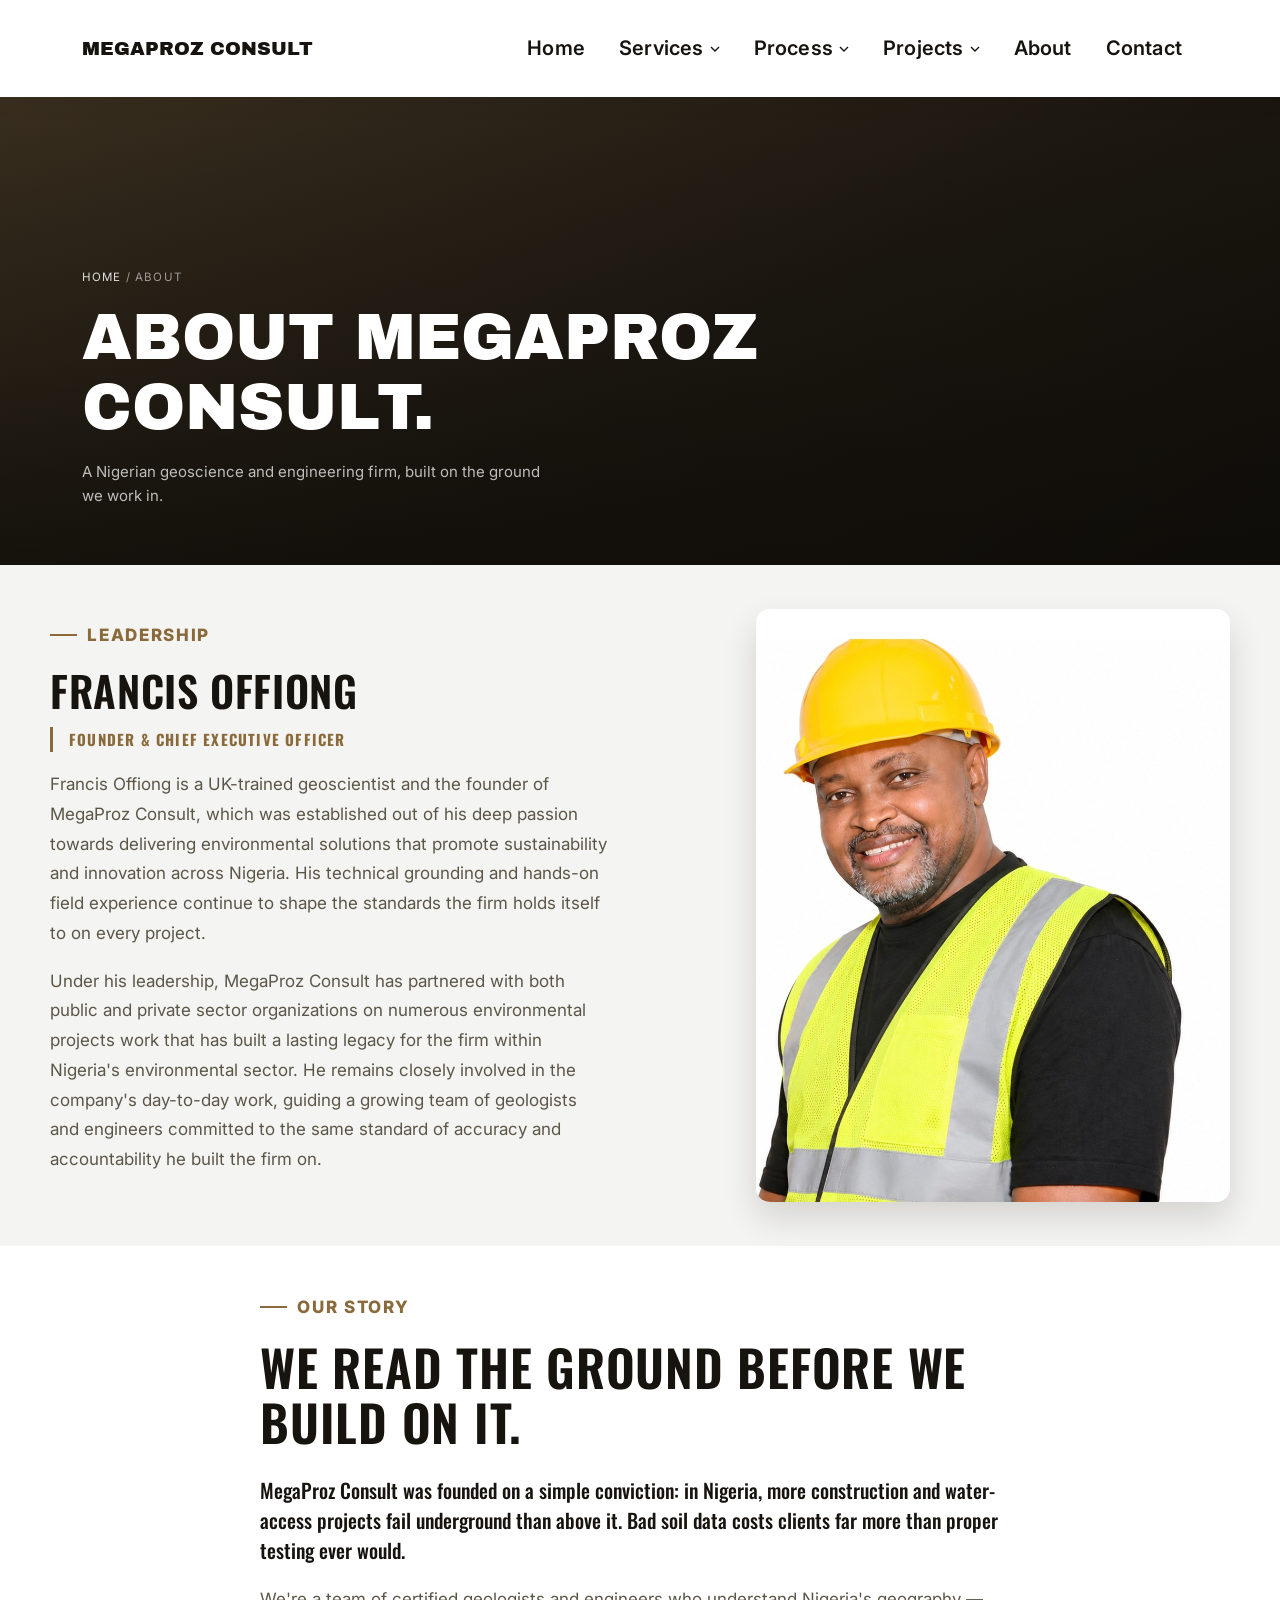
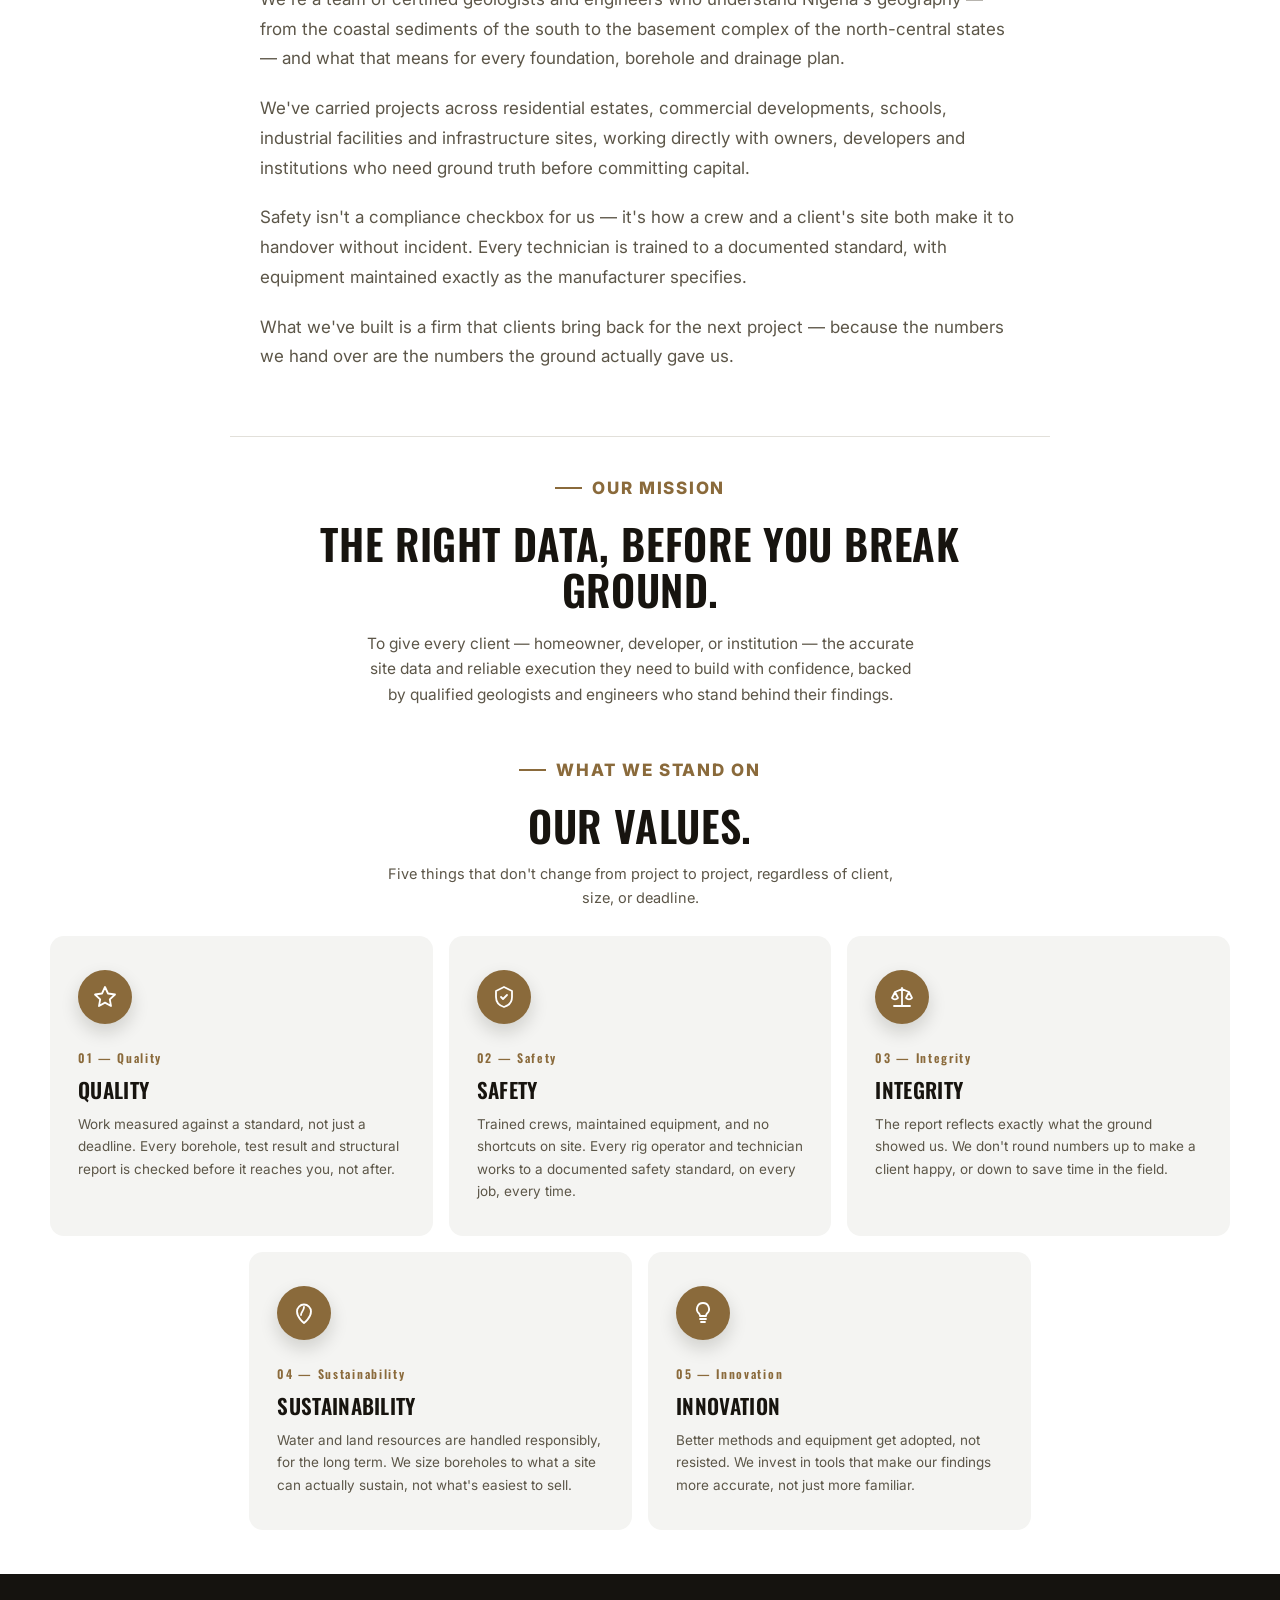
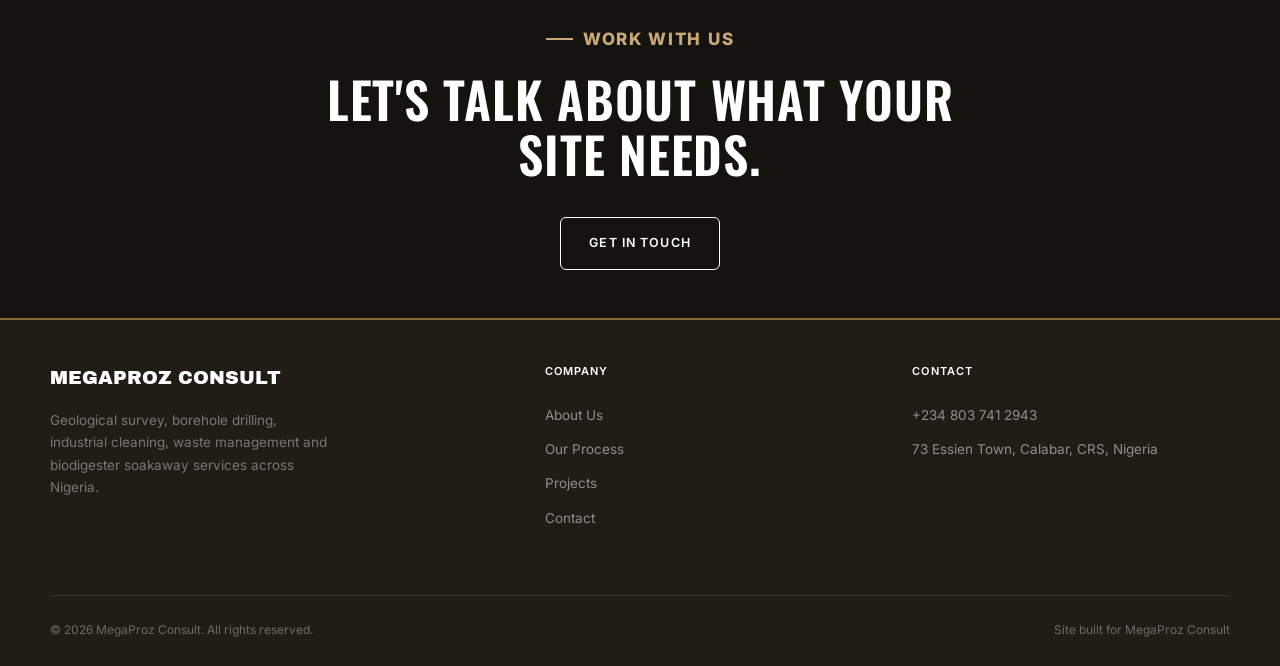
==== about.html @ 66192abe "Shorten Our Story copy" ====
﻿<!DOCTYPE html>
<html lang="en">
<head>
<meta charset="UTF-8" />
<meta name="viewport" content="width=device-width, initial-scale=1.0" />
<title>About Us — MegaProz Consult</title>
<meta name="description" content="MegaProz Consult is a Nigerian geoscience and engineering firm — our story, mission and values." />
<link rel="preconnect" href="https://fonts.googleapis.com">
<link rel="preconnect" href="https://fonts.gstatic.com" crossorigin>
<link href="https://fonts.googleapis.com/css2?family=Archivo+Black&family=Oswald:wght@500;600;700&family=Inter:wght@400;500;600&display=swap" rel="stylesheet">
<link rel="stylesheet" href="css/styles.css">
</head>
<body>

<svg width="0" height="0" style="position:absolute">
  <filter id="grainFilter" x="0" y="0" width="100%" height="100%">
    <feTurbulence type="fractalNoise" baseFrequency="0.85" numOctaves="2" stitchTiles="stitch" result="noise"/>
    <feColorMatrix in="noise" type="matrix" values="0 0 0 0 1  0 0 0 0 1  0 0 0 0 1  0 0 0 0.06 0"/>
  </filter>
</svg>

<header class="nav">
  <div class="navrow">
    <a href="index.html" class="logo">MegaProz Consult</a>
    <ul class="navlinks">
      <li><a href="index.html" class="navtop">Home</a></li>
      <li class="has-dropdown">
        <a href="services.html" class="navtop">Services <svg class="chev" viewBox="0 0 10 6" fill="none"><path d="M1 1l4 4 4-4" stroke="currentColor" stroke-width="1.4"/></svg></a>
        <div class="dropdown grid2">
          <a href="services.html#geological-survey">Geological Survey</a>
          <a href="services.html#borehole-drilling">Borehole Drilling</a>
          <a href="services.html#industrial-cleaning">Industrial Cleaning Services</a>
          <a href="services.html#waste-management">Waste Management Services</a>
          <a href="services.html#biodigester-soakaway">Biodigester Soakaway</a>
        </div>
      </li>
      <li class="has-dropdown">
        <a href="process.html" class="navtop">Process <svg class="chev" viewBox="0 0 10 6" fill="none"><path d="M1 1l4 4 4-4" stroke="currentColor" stroke-width="1.4"/></svg></a>
        <div class="dropdown grid2">
          <a href="process.html#site-assessment">Site Assessment</a>
          <a href="process.html#testing-investigation">Testing &amp; Investigation</a>
          <a href="process.html#execution">Execution</a>
          <a href="process.html#report">Report</a>
          <a href="process.html#handover">Handover</a>
        </div>
      </li>
      <li class="has-dropdown">
        <a href="projects.html" class="navtop">Projects <svg class="chev" viewBox="0 0 10 6" fill="none"><path d="M1 1l4 4 4-4" stroke="currentColor" stroke-width="1.4"/></svg></a>
        <div class="dropdown grid2">
          <a href="projects.html#geological-survey">Geological Survey</a>
          <a href="projects.html#borehole-drilling">Borehole Drilling</a>
          <a href="projects.html#industrial-cleaning">Industrial Cleaning Services</a>
          <a href="projects.html#waste-management">Waste Management Services</a>
          <a href="projects.html#biodigester-soakaway">Biodigester Soakaway</a>
        </div>
      </li>
      <li><a href="about.html" class="navtop">About</a></li>
      <li><a href="index.html#contact" class="navtop">Contact</a></li>
    </ul>
    <button class="navburger" aria-label="Menu">
      <svg width="20" height="20" viewBox="0 0 24 24" fill="none" stroke="currentColor" stroke-width="1.6"><path d="M3 12h18M3 6h18M3 18h18"/></svg>
    </button>
  </div>
  <nav class="mobilenav">
    <a href="index.html">Home</a>
    <details>
      <summary>Services</summary>
      <div class="sub">
        <a href="services.html#geological-survey">Geological Survey</a>
        <a href="services.html#borehole-drilling">Borehole Drilling</a>
        <a href="services.html#industrial-cleaning">Industrial Cleaning Services</a>
        <a href="services.html#waste-management">Waste Management Services</a>
        <a href="services.html#biodigester-soakaway">Biodigester Soakaway</a>
      </div>
    </details>
    <details>
      <summary>Process</summary>
      <div class="sub">
        <a href="process.html#site-assessment">Site Assessment</a>
        <a href="process.html#testing-investigation">Testing &amp; Investigation</a>
        <a href="process.html#execution">Execution</a>
        <a href="process.html#report">Report</a>
        <a href="process.html#handover">Handover</a>
      </div>
    </details>
    <details>
      <summary>Projects</summary>
      <div class="sub">
        <a href="projects.html#geological-survey">Geological Survey</a>
        <a href="projects.html#borehole-drilling">Borehole Drilling</a>
        <a href="projects.html#industrial-cleaning">Industrial Cleaning Services</a>
        <a href="projects.html#waste-management">Waste Management Services</a>
        <a href="projects.html#biodigester-soakaway">Biodigester Soakaway</a>
      </div>
    </details>
    <a href="about.html">About</a>
    <a href="index.html#contact">Contact</a>
  </nav>
</header>

<section class="page-hero" style="min-height:52vh">
  <div class="photo" style="background-image:url('https://images.unsplash.com/photo-1602497485099-e41a116a272c?auto=format&fit=crop&w=1800&q=70')"></div>
  <div class="grain" style="filter:url(#grainFilter)"></div>
  <div class="scrim"></div>
  <div class="page-hero-inner">
    <div class="crumb"><a href="index.html">Home</a> / About</div>
    <h1>About MegaProz Consult.</h1>
    <p>A Nigerian geoscience and engineering firm, built on the ground we work in.</p>
  </div>
</section>

<section class="leader">
  <div class="leader-inner">
    <div class="leader-photo">
      <div class="img" style="background-image:url('images/francis-offiong.jpg')"></div>
    </div>
    <div class="leader-text">
      <div class="eyebrow">Leadership</div>
      <h2>Francis Offiong</h2>
      <span class="leader-role">Founder &amp; Chief Executive Officer</span>
      <p>Francis Offiong is a UK-trained geoscientist and the founder of MegaProz Consult, which was established out of his deep passion towards delivering environmental solutions that promote sustainability and innovation across Nigeria. His technical grounding and hands-on field experience continue to shape the standards the firm holds itself to on every project.</p>
      <p>Under his leadership, MegaProz Consult has partnered with both public and private sector organizations on numerous environmental projects work that has built a lasting legacy for the firm within Nigeria's environmental sector. He remains closely involved in the company's day-to-day work, guiding a growing team of geologists and engineers committed to the same standard of accuracy and accountability he built the firm on.</p>
    </div>
  </div>
</section>

<section class="story">
  <div class="story-inner">
    <div class="eyebrow">Our Story</div>
    <h2>We Read The Ground Before We Build On It.</h2>
    <p class="lead">MegaProz Consult was founded on a simple conviction: in Nigeria, more construction and water-access projects fail underground than above it. Bad soil data costs clients far more than proper testing ever would.</p>
    <p>We're a team of certified geologists and engineers who understand Nigeria's geography — from the coastal sediments of the south to the basement complex of the north-central states — and what that means for every foundation, borehole and drainage plan.</p>
    <p>We've carried projects across residential estates, commercial developments, schools, industrial facilities and infrastructure sites, working directly with owners, developers and institutions who need ground truth before committing capital.</p>
    <p>Safety isn't a compliance checkbox for us — it's how a crew and a client's site both make it to handover without incident. Every technician is trained to a documented standard, with equipment maintained exactly as the manufacturer specifies.</p>
    <p>What we've built is a firm that clients bring back for the next project — because the numbers we hand over are the numbers the ground actually gave us.</p>
  </div>
</section>





<section class="mission">
  <div class="mission-inner">
    <div class="eyebrow">Our Mission</div>
    <h2>The Right Data, Before You Break Ground.</h2>
    <p class="mission-copy">To give every client — homeowner, developer, or institution — the accurate site data and reliable execution they need to build with confidence, backed by qualified geologists and engineers who stand behind their findings.</p>
  </div>
</section>

<section class="values-section">
  <div class="values-head">
    <div class="eyebrow">What We Stand On</div>
    <h2>Our Values.</h2>
    <p>Five things that don't change from project to project, regardless of client, size, or deadline.</p>
  </div>
  <div class="values-grid">
    <div class="value-item">
      <div class="vicon"><svg viewBox="0 0 24 24" fill="none" stroke-width="1.8" stroke-linecap="round" stroke-linejoin="round"><path d="M12 2l3 6.5 7 1-5.2 4.9L18 21l-6-3.4L6 21l1.2-6.6L2 9.5l7-1z"/></svg></div>
      <span class="vn">01 — Quality</span>
      <h3>Quality</h3>
      <p>Work measured against a standard, not just a deadline. Every borehole, test result and structural report is checked before it reaches you, not after.</p>
    </div>
    <div class="value-item">
      <div class="vicon"><svg viewBox="0 0 24 24" fill="none" stroke-width="1.8" stroke-linecap="round" stroke-linejoin="round"><path d="M12 2l8 4v6c0 5-3.4 8.6-8 10-4.6-1.4-8-5-8-10V6z"/><path d="M9 12l2 2 4-4"/></svg></div>
      <span class="vn">02 — Safety</span>
      <h3>Safety</h3>
      <p>Trained crews, maintained equipment, and no shortcuts on site. Every rig operator and technician works to a documented safety standard, on every job, every time.</p>
    </div>
    <div class="value-item">
      <div class="vicon"><svg viewBox="0 0 24 24" fill="none" stroke-width="1.8" stroke-linecap="round" stroke-linejoin="round"><path d="M12 3v18M5 7l-3 6a4 4 0 0 0 6 0zM19 7l-3 6a4 4 0 0 0 6 0zM5 7l7-3 7 3M4 21h16"/></svg></div>
      <span class="vn">03 — Integrity</span>
      <h3>Integrity</h3>
      <p>The report reflects exactly what the ground showed us. We don't round numbers up to make a client happy, or down to save time in the field.</p>
    </div>
    <div class="value-item">
      <div class="vicon"><svg viewBox="0 0 24 24" fill="none" stroke-width="1.8" stroke-linecap="round" stroke-linejoin="round"><path d="M12 22s7-5.3 7-11.5A7 7 0 0 0 5 10.5C5 16.7 12 22 12 22z"/><path d="M12 6c0 4-3 5-3 8"/></svg></div>
      <span class="vn">04 — Sustainability</span>
      <h3>Sustainability</h3>
      <p>Water and land resources are handled responsibly, for the long term. We size boreholes to what a site can actually sustain, not what's easiest to sell.</p>
    </div>
    <div class="value-item">
      <div class="vicon"><svg viewBox="0 0 24 24" fill="none" stroke-width="1.8" stroke-linecap="round" stroke-linejoin="round"><path d="M9 18h6M10 21h4M12 2a6 6 0 0 0-4 10.5c.6.6 1 1.5 1 2.5h6c0-1 .4-1.9 1-2.5A6 6 0 0 0 12 2z"/></svg></div>
      <span class="vn">05 — Innovation</span>
      <h3>Innovation</h3>
      <p>Better methods and equipment get adopted, not resisted. We invest in tools that make our findings more accurate, not just more familiar.</p>
    </div>
  </div>
</section>

<section class="cta-strip">
  <div class="eyebrow">Work With Us</div>
  <h2>Let's talk about what your site needs.</h2>
  <a href="index.html#contact" class="btn btn-light">Get In Touch</a>
</section>

<footer>
  <div class="foot-inner">
    <div>
      <a href="index.html" class="logo">MegaProz Consult</a>
      <p>Geological survey, borehole drilling, industrial cleaning, waste management and biodigester soakaway services across Nigeria.</p>
    </div>
    <div class="foot-col">
      <h4>Company</h4>
      <a href="about.html">About Us</a>
      <a href="process.html">Our Process</a>
      <a href="projects.html">Projects</a>
      <a href="index.html#contact">Contact</a>
    </div>
    <div class="foot-col">
      <h4>Contact</h4>
      <a href="tel:+2348037412943">+234 803 741 2943</a>
      <a href="#">73 Essien Town, Calabar, CRS, Nigeria</a>
    </div>
  </div>
  <div class="foot-bottom">
    <span>© <span id="year"></span> MegaProz Consult. All rights reserved.</span>
    <span>Site built for MegaProz Consult</span>
  </div>
</footer>

<script src="js/main.js"></script>
</body>
</html>
---- css/styles.css ----
﻿/* MegaProz Consult — shared stylesheet used by every page. */

:root{
  --cream:#ffffff;
  --paper:#f4f4f2;
  --ink:#17140f;
  --ink-soft:#5c5648;
  --line:#e2e0da;
  --accent:#8a6a3b;
  --accent-light:#c9a877;
  --dark:#15130f;
  --dark2:#211d16;
  --white:#ffffff;
  --maxw:1180px;
  --radius:14px;
  --radius-sm:6px;
}
*{box-sizing:border-box;margin:0;padding:0;}
html{scroll-behavior:smooth;}
body{
  font-family:'Inter',system-ui,-apple-system,sans-serif;
  color:var(--ink);
  background:var(--cream);
  line-height:1.65;
  -webkit-font-smoothing:antialiased;
  font-size:15.5px;
}
h1,h2,h3{
  text-transform:uppercase;
  color:var(--ink);
  line-height:1.1;
}
h1{font-family:'Archivo Black',Oswald,Arial,sans-serif;font-weight:400;letter-spacing:0;}
h2,h3{font-family:Oswald,Arial,sans-serif;font-weight:600;letter-spacing:.015em;}
img,svg{display:block;max-width:100%;}
a{color:inherit;text-decoration:none;}

.hero-photo,
.page-hero .photo,
.photo-panel .img,
.detail-photo .img,
.explore-card .img,
.proj-card .img{
  filter:saturate(1.06) contrast(1.04);
}
.wrap{max-width:var(--maxw);margin:0 auto;padding:0 32px;}
.eyebrow{
  display:inline-flex;align-items:center;gap:10px;
  font-size:17px;font-weight:800;letter-spacing:.1em;text-transform:uppercase;
  color:var(--accent);margin-bottom:18px;
}
.eyebrow::before{content:'';width:1.6em;height:2px;background:currentColor;flex-shrink:0;}

.btn{
  display:inline-flex;align-items:center;gap:10px;
  font-family:'Inter',sans-serif;font-weight:600;font-size:12.5px;
  letter-spacing:.09em;text-transform:uppercase;
  padding:15px 28px;cursor:pointer;border:1px solid currentColor;border-radius:var(--radius-sm);
  transition:.25s cubic-bezier(.2,.8,.2,1);white-space:nowrap;background:none;
}
.btn:hover{transform:translateY(-3px);box-shadow:0 14px 30px rgba(20,16,8,.18);}
.btn-light{color:#fff;}
.btn-light:hover{background:#fff;color:var(--dark);}
.btn-dark{color:var(--ink);}
.btn-dark:hover{background:var(--ink);color:var(--cream);}
.btn-fill{background:var(--ink);color:var(--cream);border-color:var(--ink);}
.btn-fill:hover{background:var(--accent);border-color:var(--accent);}

.grain{display:none;}

/* ── nav ─────────────────────────────────────────── */
header.nav{
  position:sticky;top:0;z-index:100;
  background:rgba(255,255,255,.94);backdrop-filter:blur(10px);
  box-shadow:0 2px 24px rgba(20,16,8,.07);
}
.navrow{display:flex;align-items:center;justify-content:space-between;padding:18px 32px;max-width:var(--maxw);margin:0 auto;}
.logo{font-family:'Archivo Black',Oswald,sans-serif;font-weight:400;font-size:19px;letter-spacing:0;text-transform:uppercase;display:flex;align-items:center;gap:8px;}
.navlinks{display:flex;align-items:center;gap:2px;font-size:20px;font-weight:600;letter-spacing:.01em;color:var(--ink);}
.navlinks > li{list-style:none;position:relative;}
.navlinks > li > a.navtop{
  display:flex;align-items:center;gap:6px;padding:14px 16px;background:none;border:none;
  font:inherit;color:inherit;cursor:pointer;letter-spacing:.01em;
}
.navlinks > li > a.navtop:hover,
.navlinks > li.open > a.navtop{color:var(--accent);}
.navlinks .chev{transition:transform .15s;width:10px;height:10px;flex-shrink:0;}
.navlinks > li.open .chev,
.navlinks > li.has-dropdown:hover .chev{transform:rotate(180deg);}

.dropdown{
  position:absolute;top:100%;left:50%;transform:translateX(-50%);
  width:240px;background:var(--white);border-radius:var(--radius-sm);overflow:hidden;
  box-shadow:0 20px 44px rgba(20,16,8,.16);
  padding:8px;display:none;
}
.dropdown.grid2{width:420px;display:none;grid-template-columns:1fr 1fr;gap:0;}
.dropdown.grid2 a:last-child:nth-child(odd){grid-column:1/-1;}
.navlinks > li.open .dropdown,
.navlinks > li.has-dropdown:hover .dropdown,
.navlinks > li.has-dropdown:focus-within .dropdown{display:block;}
.navlinks > li.open .dropdown.grid2,
.navlinks > li.has-dropdown:hover .dropdown.grid2,
.navlinks > li.has-dropdown:focus-within .dropdown.grid2{display:grid;}
.dropdown a{
  display:block;padding:11px 12px;font-size:13px;font-weight:600;color:var(--ink);text-transform:none;letter-spacing:0;border-radius:4px;transition:.15s ease;
}
.dropdown a:hover{background:var(--paper);padding-left:16px;}

.navburger{display:none;background:none;border:none;cursor:pointer;padding:6px;color:#000;}
@media(max-width:900px){
  .navlinks{display:none;}
  .navburger{display:block;}
  .navburger svg{width:26px;height:26px;}
}

/* mobile nav (built by js/main.js) */
.mobilenav{display:none;position:absolute;top:100%;left:0;right:0;background:var(--cream);border-bottom:1px solid var(--line);padding:10px 24px 22px;}
.mobilenav.open{display:block;}
.mobilenav details{border-bottom:1px solid var(--line);}
.mobilenav summary{padding:14px 4px;font-size:14px;font-weight:600;cursor:pointer;list-style:none;display:flex;justify-content:space-between;align-items:center;}
.mobilenav summary::-webkit-details-marker{display:none;}
.mobilenav summary::after{
  content:'';flex-shrink:0;width:8px;height:8px;margin-left:10px;
  border-right:2px solid var(--ink-soft);border-bottom:2px solid var(--ink-soft);
  transform:rotate(45deg);transition:transform .2s ease;
}
.mobilenav details[open] summary::after{transform:rotate(-135deg);}
.mobilenav a{display:block;padding:14px 4px;font-size:14px;}
.mobilenav .sub a{padding:9px 4px 9px 14px;font-size:13px;color:var(--ink-soft);}

/* ── generic page hero (subpages) ─────────────────── */
.page-hero{
  position:relative;overflow:hidden;min-height:52vh;display:flex;align-items:flex-end;
  background:linear-gradient(150deg,#3a2f1f 0%,#1d1811 55%,#100e0a 100%);
}
.page-hero.tall{min-height:64vh;}
.page-hero .photo{position:absolute;inset:0;background-size:cover;background-position:center;}
.page-hero .scrim{position:absolute;inset:0;background:linear-gradient(180deg,rgba(15,13,9,.02) 0%,rgba(15,13,9,.3) 55%,rgba(15,13,9,.72) 100%);}
.page-hero-inner{position:relative;max-width:var(--maxw);margin:0 auto;width:100%;padding:0 32px 56px;}
.page-hero h1{font-size:clamp(38px,6vw,64px);color:#fff;max-width:760px;}
.page-hero p{font-size:15px;color:rgba(255,255,255,.72);max-width:480px;margin-top:16px;}
.crumb{position:relative;font-size:11.5px;letter-spacing:.1em;text-transform:uppercase;color:rgba(255,255,255,.55);margin-bottom:16px;}
.crumb a{color:rgba(255,255,255,.85);}
.crumb a:hover{color:#fff;}

/* ── hero (home) ──────────────────────────────────── */
.hero{
  position:relative;overflow:hidden;min-height:78vh;
  display:flex;align-items:flex-end;
  background:linear-gradient(150deg,#3a2f1f 0%,#1d1811 55%,#100e0a 100%);
}
.hero-photo{position:absolute;inset:0;background-size:cover;background-position:center;}
.hero-scrim{position:absolute;inset:0;background:linear-gradient(180deg,rgba(15,13,9,.02) 0%,rgba(15,13,9,.28) 55%,rgba(15,13,9,.7) 100%);}
.hero-inner{position:relative;max-width:var(--maxw);margin:0 auto;width:100%;padding:0 32px 76px;display:flex;justify-content:flex-end;}
.hero-copy{max-width:700px;}
.hero h1{font-size:clamp(28px,3.9vw,44px);color:#fff;line-height:1.08;}
.hero p{font-size:16px;color:rgba(255,255,255,.75);margin-top:22px;max-width:460px;margin-left:auto;}
.hero-ctas{display:flex;gap:16px;margin-top:38px;flex-wrap:wrap;justify-content:flex-end;}
.hero-ctas .btn-fill{background:var(--accent-light);color:var(--dark);border-color:var(--accent-light);}
.hero-ctas .btn-fill:hover{background:#fff;border-color:#fff;color:var(--dark);}
.ng-flag{position:absolute;top:26px;right:32px;z-index:3;width:38px;height:26px;border-radius:5px;overflow:hidden;box-shadow:0 4px 14px rgba(0,0,0,.28);border:1px solid rgba(255,255,255,.55);}
.ng-flag svg{width:100%;height:100%;display:block;}
@media(max-width:700px){.ng-flag{top:16px;right:16px;width:30px;height:20px;}}
@media(max-width:700px){
  .hero{min-height:78vh;}
  .hero-photo{background-position:32% center;}
  .hero-scrim{background:linear-gradient(180deg,rgba(15,13,9,0) 0%,rgba(15,13,9,0) 45%,rgba(15,13,9,.55) 78%,rgba(15,13,9,.88) 100%);}
  .hero-inner{padding:0 22px 34px;}
  .hero-copy{max-width:100%;}
  .hero h1{font-size:clamp(24px,7vw,32px);}
  .hero p{margin-left:0;max-width:100%;margin-top:14px;font-size:14px;}
  .hero-ctas{gap:10px;margin-top:20px;}
}

/* ── intro / feature section ─────────────────────── */
.intro{padding:44px 32px;background:var(--cream);}
.intro-inner{max-width:var(--maxw);margin:0 auto;display:grid;grid-template-columns:1fr 1fr;gap:76px;align-items:center;}
.intro h2{font-size:clamp(34px,4.2vw,46px);max-width:420px;}
.feature-list{margin-top:36px;border-top:1px solid var(--line);}
.feature-row{padding:16px 4px;border-bottom:1px solid var(--line);transition:.2s ease;}
.feature-row:hover{padding-left:12px;background:var(--paper);}
.feature-row b{display:block;font-size:15px;font-weight:600;margin-bottom:5px;}
.feature-row span{font-size:14px;color:var(--ink-soft);}
.photo-panel{position:relative;overflow:hidden;border-radius:var(--radius);aspect-ratio:16/15;background:linear-gradient(165deg,#5c4527 0%,#2b2013 60%,#15110a 100%);box-shadow:0 12px 26px rgba(20,16,8,.14);}
.photo-panel .img{position:absolute;inset:0;background-size:cover;background-position:center;transition:transform .5s ease;}
.photo-panel:hover .img{transform:scale(1.04);}
@media(max-width:900px){.intro-inner{grid-template-columns:1fr;gap:36px;}.intro{padding:36px 22px;}}

/* ── who we serve (home only) ─────────────────────── */
.who-serve{padding:44px 32px;background:var(--paper);}
.who-grid{max-width:var(--maxw);margin:28px auto 0;display:grid;grid-template-columns:repeat(4,1fr);gap:16px;}
.who-item{background:var(--white);border-radius:var(--radius);padding:32px 24px;box-shadow:0 2px 10px rgba(15,13,9,.05);transition:transform .3s cubic-bezier(.2,.8,.2,1),box-shadow .3s ease;}
.who-item:hover{transform:translateY(-7px);box-shadow:0 24px 44px rgba(15,13,9,.14);}
.who-item .wicon{width:44px;height:44px;border-radius:50%;background:var(--accent);box-shadow:0 8px 16px rgba(20,16,8,.16);display:flex;align-items:center;justify-content:center;margin-bottom:20px;}
.who-item .wicon svg{width:20px;height:20px;stroke:#fff;}
.who-item h3{font-size:16.5px;margin-bottom:9px;letter-spacing:.02em;}
.who-item p{font-size:13.5px;color:var(--ink-soft);line-height:1.65;}
@media(max-width:860px){.who-grid{grid-template-columns:1fr 1fr;}}
@media(max-width:520px){.who-grid{grid-template-columns:1fr;}}

/* ── explore cards (home only) — entry points, not full content ─── */
.explore{padding:44px 32px;background:var(--cream);}
.explore-grid{max-width:var(--maxw);margin:28px auto 0;display:grid;grid-template-columns:repeat(4,1fr);gap:14px;}
.explore-card{position:relative;overflow:hidden;border-radius:var(--radius);aspect-ratio:3/4;display:flex;align-items:flex-end;background:linear-gradient(160deg,#4a3a24,#1c1710);box-shadow:0 8px 18px rgba(20,16,8,.1);transition:box-shadow .35s ease,transform .35s cubic-bezier(.2,.8,.2,1);}
.explore-card .img{position:absolute;inset:0;background-size:cover;background-position:center;transition:transform .45s ease;}
.explore-card:hover{box-shadow:0 28px 58px rgba(20,16,8,.3);transform:translateY(-6px);}
.explore-card:hover .img{transform:scale(1.06);}
.explore-card .scrim{position:absolute;inset:0;background:linear-gradient(180deg,rgba(15,13,9,0) 45%,rgba(15,13,9,.78) 100%);}
.explore-card-inner{position:relative;padding:20px;color:#fff;}
.explore-card-inner .eyebrow{color:var(--accent-light);margin-bottom:6px;font-size:13px;}
.explore-card-inner h3{color:#fff;font-size:19px;margin-bottom:4px;}
.explore-card-inner span{font-size:11.5px;color:rgba(255,255,255,.72);}
@media(max-width:860px){.explore-grid{grid-template-columns:1fr 1fr;}}
@media(max-width:520px){.explore-grid{grid-template-columns:1fr;}}

/* ── numbered editorial list (services overview / process overview) ── */
.services{padding:44px 32px;background:var(--paper);}
.section-head{max-width:var(--maxw);margin:0 auto 28px;}
.section-head h2{font-size:clamp(34px,4.2vw,46px);max-width:600px;}
.section-head p{color:var(--ink-soft);font-size:14.5px;max-width:460px;margin-top:16px;}
.svc-list{max-width:var(--maxw);margin:0 auto;display:grid;grid-template-columns:1fr 1fr;column-gap:70px;border-top:1px solid var(--line);}
.svc-row{display:flex;gap:22px;padding:30px 10px;border-bottom:1px solid var(--line);border-radius:var(--radius-sm);transition:.2s ease;}
.svc-row.link{cursor:pointer;}
.svc-row:hover{background:var(--white);padding-left:16px;box-shadow:0 10px 26px rgba(15,13,9,.06);}
.svc-row .n{font-family:'Oswald',sans-serif;font-size:30px;color:var(--accent-light);font-weight:500;flex-shrink:0;width:38px;}
.svc-row h3{font-size:19px;margin-bottom:8px;font-weight:600;}
.svc-row p{font-size:14px;color:var(--ink-soft);max-width:380px;}
.svc-row .more{display:inline-block;margin-top:10px;font-size:11.5px;font-weight:600;letter-spacing:.08em;text-transform:uppercase;color:var(--accent);}
@media(max-width:800px){.svc-list{grid-template-columns:1fr;}}

/* ── detail sections (full write-ups w/ photos, used on services.html / process.html) ── */
.detail-section{padding:36px 32px;border-bottom:1px solid var(--line);}
.detail-section:nth-child(even){background:var(--paper);}
.detail-grid{max-width:var(--maxw);margin:0 auto;display:grid;grid-template-columns:1fr 1fr;gap:70px;align-items:center;}
.detail-grid.reverse{direction:rtl;}
.detail-grid.reverse > *{direction:ltr;}
.detail-text .num{font-family:'Oswald',sans-serif;font-size:16px;color:var(--accent);letter-spacing:.1em;margin-bottom:10px;display:block;}
.detail-text h2{font-size:clamp(28px,3.6vw,38px);margin-bottom:18px;}
.detail-text p{font-size:14.5px;color:var(--ink-soft);margin-bottom:14px;max-width:460px;}
.detail-photo{position:relative;overflow:hidden;border-radius:var(--radius);aspect-ratio:5/4;background:linear-gradient(160deg,#4a3a24,#1c1710);box-shadow:0 10px 24px rgba(20,16,8,.13);}
.detail-photo .img{position:absolute;inset:0;background-size:cover;background-position:center;transition:transform .5s ease;}
.detail-photo:hover .img{transform:scale(1.04);}
@media(max-width:860px){
  .detail-grid,.detail-grid.reverse{grid-template-columns:1fr;direction:ltr;gap:26px;}
  .detail-section{padding:28px 22px;}
}

/* ── process steps (overview strip on home) ──────── */
.process{padding:44px 32px;background:var(--cream);}
.process-grid{max-width:var(--maxw);margin:28px auto 0;display:grid;grid-template-columns:repeat(4,1fr);gap:40px;}
.process-step .num{font-family:'Oswald',sans-serif;font-size:15px;color:var(--accent);letter-spacing:.12em;}
.process-step h3{font-size:19px;margin:12px 0 10px;font-weight:500;}
.process-step p{font-size:13.5px;color:var(--ink-soft);}
@media(max-width:800px){.process-grid{grid-template-columns:1fr 1fr;}}
@media(max-width:520px){.process-grid{grid-template-columns:1fr;}}

/* ── stats ────────────────────────────────────────── */
.stats{padding:70px 32px;border-top:1px solid var(--line);border-bottom:1px solid var(--line);}
.stats-inner{max-width:var(--maxw);margin:0 auto;display:grid;grid-template-columns:repeat(4,1fr);text-align:center;}
.stat{padding:0 20px;}
.stat:not(:last-child){border-right:1px solid var(--line);}
.stat b{display:block;font-family:'Oswald',sans-serif;font-size:38px;font-weight:500;color:var(--ink);}
.stat span{font-size:11px;color:var(--ink-soft);letter-spacing:.08em;text-transform:uppercase;}
@media(max-width:700px){.stats-inner{grid-template-columns:1fr 1fr;row-gap:36px;}.stat:nth-child(2n){border-right:none;}}

/* ── projects / gallery ───────────────────────────── */
.projects{padding:44px 32px;background:var(--paper);}
.proj-filter{max-width:var(--maxw);margin:0 auto 34px;display:flex;gap:10px;flex-wrap:wrap;}
.proj-filter button{
  font:inherit;font-size:12px;font-weight:600;letter-spacing:.05em;padding:9px 18px;border-radius:100px;
  border:1px solid transparent;background:var(--white);color:var(--ink-soft);cursor:pointer;transition:.2s ease;
}
.proj-filter button:hover{border-color:var(--accent);color:var(--ink);}
.proj-filter button.active{background:var(--ink);border-color:var(--ink);color:var(--cream);}
.proj-grid{max-width:var(--maxw);margin:0 auto;display:grid;grid-template-columns:repeat(2,1fr);gap:18px;}
.proj-grid > div{position:relative;}
.proj-card{position:relative;overflow:hidden;border-radius:var(--radius);aspect-ratio:4/3;background:linear-gradient(160deg,#4a3a24,#1c1710);transition:box-shadow .35s ease,transform .35s cubic-bezier(.2,.8,.2,1);}
.proj-card:hover{box-shadow:0 24px 50px rgba(20,16,8,.24);transform:translateY(-6px);}
.proj-card .img{position:absolute;inset:0;background-size:cover;background-position:center;transition:transform .45s ease;}
.proj-card:hover .img{transform:scale(1.05);}
.proj-cap{position:absolute;left:0;right:0;bottom:0;z-index:2;padding:22px 20px 16px;border-radius:0 0 var(--radius) var(--radius);pointer-events:none;
  background:linear-gradient(180deg,rgba(15,13,9,0) 0%,rgba(15,13,9,.78) 55%,rgba(15,13,9,.94) 100%);
  font-size:13px;color:rgba(255,255,255,.8);}
.proj-cap b{color:#fff;font-weight:500;}
.proj-tag{font-size:10.5px;letter-spacing:.08em;text-transform:uppercase;color:var(--accent-light);margin-bottom:3px;display:block;}
@media(max-width:900px){.proj-grid{grid-template-columns:1fr 1fr;}}
@media(max-width:560px){.proj-grid{grid-template-columns:1fr;}}

/* ── about: story + values ───────────────────────── */
.story{padding:44px 32px;background:var(--cream);}
.story-inner{max-width:760px;margin:0 auto;}
.story h2{font-size:clamp(32px,4.4vw,50px);margin-bottom:26px;}
.story p{font-size:17px;line-height:1.75;color:var(--ink-soft);margin-bottom:20px;}
.story p.lead{font-size:20px;color:var(--ink);font-family:'Oswald',sans-serif;font-weight:500;line-height:1.5;}

/* ── leadership / CEO spotlight (about page) ─────── */
.leader{padding:44px 32px;background:var(--paper);}
.leader-inner{max-width:var(--maxw);margin:0 auto;display:grid;grid-template-columns:1.15fr .85fr;gap:64px;align-items:center;}
.leader-text{order:1;}
.leader-photo{order:2;position:relative;overflow:hidden;border-radius:var(--radius);aspect-ratio:4/5;box-shadow:0 16px 34px rgba(20,16,8,.14);}
.leader-photo .img{position:absolute;inset:0;background-size:cover;background-position:center top;}
.leader .eyebrow{font-weight:800;font-size:17px;}
.leader-role{display:block;margin:14px 0 18px;padding-left:16px;border-left:3px solid var(--accent);font-family:'Oswald',sans-serif;font-size:15px;font-weight:800;letter-spacing:.08em;text-transform:uppercase;color:var(--accent);}
.leader-text h2{font-size:clamp(30px,4vw,42px);}
.leader-text p{font-size:17px;line-height:1.75;color:var(--ink-soft);margin-bottom:18px;max-width:560px;}
@media(max-width:860px){.leader-inner{grid-template-columns:1fr;gap:28px;}.leader-photo{order:1;width:100%;max-width:300px;height:375px;aspect-ratio:auto;margin:0 auto;}.leader-text{order:2;text-align:center;}.leader-role{margin-left:auto;margin-right:auto;border-left:none;border-top:2px solid var(--accent);padding-left:0;padding-top:10px;display:inline-block;}.leader-text p{margin-left:auto;margin-right:auto;}}

.mission{padding:0 32px 40px;background:var(--cream);}
.mission-inner{max-width:820px;margin:0 auto;border-top:1px solid var(--line);padding-top:34px;text-align:center;}
.mission-inner h2{font-size:clamp(30px,3.6vw,42px);max-width:640px;margin:0 auto;}
.mission-inner .mission-copy{font-size:15.5px;color:var(--ink-soft);margin:18px auto 0;max-width:560px;}

/* ── values — full-width icon-card section, richer than a bare list ── */
.values-section{padding:6px 32px 44px;background:var(--cream);}
.values-head{max-width:var(--maxw);margin:0 auto 26px;text-align:center;}
.values-head h2{font-size:clamp(30px,3.6vw,42px);max-width:600px;margin:0 auto;}
.values-head p{font-size:14.5px;color:var(--ink-soft);margin:14px auto 0;max-width:520px;}
.values-grid{max-width:var(--maxw);margin:0 auto;display:flex;flex-wrap:wrap;justify-content:center;gap:16px;}
.value-item{flex:0 1 calc((100% - 32px) / 3);}
.value-item{background:var(--paper);border-radius:var(--radius);padding:34px 28px;transition:transform .3s cubic-bezier(.2,.8,.2,1),box-shadow .3s ease;}
.value-item:hover{transform:translateY(-7px);box-shadow:0 24px 44px rgba(15,13,9,.14);}
.value-item .vicon{width:54px;height:54px;border-radius:50%;background:var(--accent);box-shadow:0 8px 18px rgba(20,16,8,.16);display:flex;align-items:center;justify-content:center;margin-bottom:24px;}
.value-item .vicon svg{width:24px;height:24px;stroke:var(--cream);}
.value-item .vn{font-family:'Oswald',sans-serif;font-size:12px;font-weight:600;letter-spacing:.14em;color:var(--accent);display:block;margin-bottom:10px;}
.value-item h3{font-size:21px;font-weight:600;margin-bottom:12px;}
.value-item p{font-size:13.5px;color:var(--ink-soft);}
@media(max-width:860px){.value-item{flex:0 1 calc((100% - 16px) / 2);}}

/* ── cta strip ────────────────────────────────────── */
.cta-strip{background:var(--dark);padding:48px 32px;text-align:center;}
.cta-strip .eyebrow{color:var(--accent-light);}
.cta-strip h2{color:#fff;font-size:clamp(30px,4.4vw,50px);max-width:680px;margin:0 auto;}
.cta-strip .btn{margin-top:36px;}

/* ── contact ──────────────────────────────────────── */
.contact{padding:48px 32px;background:var(--cream);}
.contact-inner{max-width:var(--maxw);margin:0 auto;display:grid;grid-template-columns:1fr 1fr;gap:80px;}
.contact h2{font-size:clamp(32px,4.2vw,46px);max-width:420px;}
.form-grid{display:grid;grid-template-columns:1fr 1fr;gap:18px;margin-top:34px;}
.form-grid .full{grid-column:1/-1;}
label{display:block;font-size:11px;font-weight:600;color:var(--ink-soft);margin-bottom:8px;letter-spacing:.08em;text-transform:uppercase;}
input,select,textarea{
  width:100%;font:inherit;font-size:14.5px;padding:12px 2px;
  border:none;border-bottom:1.5px solid var(--line);background:transparent;color:var(--ink);outline:none;transition:.2s ease;
}
input:focus,select:focus,textarea:focus{border-color:var(--accent);padding-left:8px;}
textarea{resize:vertical;min-height:90px;}
.contact-side{padding-top:6px;}
.contact-side .eyebrow{margin-top:0;}
.contact-row{padding:20px 0;border-bottom:1px solid var(--line);}
.contact-row b{display:block;font-size:16px;font-weight:500;font-family:'Oswald',sans-serif;}
.contact-row span{font-size:12.5px;color:var(--ink-soft);}
@media(max-width:900px){.contact-inner{grid-template-columns:1fr;gap:36px;}.contact{padding:36px 22px;}}
@media(max-width:560px){.form-grid{grid-template-columns:1fr;}}

/* ── footer ───────────────────────────────────────── */
footer{position:relative;background:var(--dark2);color:rgba(255,255,255,.55);padding:44px 32px 26px;}
footer::before{content:'';position:absolute;top:0;left:0;right:0;height:2px;background:var(--accent);}
.foot-inner{max-width:var(--maxw);margin:0 auto;display:grid;grid-template-columns:1.4fr 1fr 1fr;gap:50px;}
.foot-inner .logo{color:#fff;}
.foot-inner p{font-size:13.5px;margin-top:16px;max-width:280px;color:rgba(255,255,255,.4);}
.foot-col h4{font-size:11px;color:#fff;text-transform:uppercase;letter-spacing:.1em;margin-bottom:18px;font-weight:600;}
.foot-col a{display:block;font-size:13.5px;padding:6px 0;color:rgba(255,255,255,.5);transition:.2s ease;}
.foot-col a:hover{color:#fff;padding-left:5px;}
.foot-bottom{max-width:var(--maxw);margin:60px auto 0;padding-top:24px;border-top:1px solid rgba(255,255,255,.1);display:flex;justify-content:space-between;font-size:12px;color:rgba(255,255,255,.35);flex-wrap:wrap;gap:10px;}

/* ── mobile-wide spacing pass — smaller screens get less padding, not more ── */
@media(max-width:640px){
  .page-hero-inner{padding:0 22px 36px;}
  .page-hero,.page-hero.tall{min-height:42vh;}
  .who-serve,.explore,.services,.process,.projects,.story,.leader{padding:32px 20px;}
  .who-grid,.explore-grid,.process-grid{margin-top:22px;}
  .section-head{margin:0 auto 22px;}
  .mission{padding:0 20px 28px;}
  .mission-inner{padding-top:26px;}
  .values-section{padding:4px 20px 32px;}
  .values-head{margin:0 auto 20px;}
  .cta-strip{padding:36px 20px;}
  .contact{padding:32px 20px;}
  footer{padding:32px 20px 20px;}
  .foot-inner{grid-template-columns:1fr;gap:30px;}
  .foot-bottom{margin-top:32px;}
}
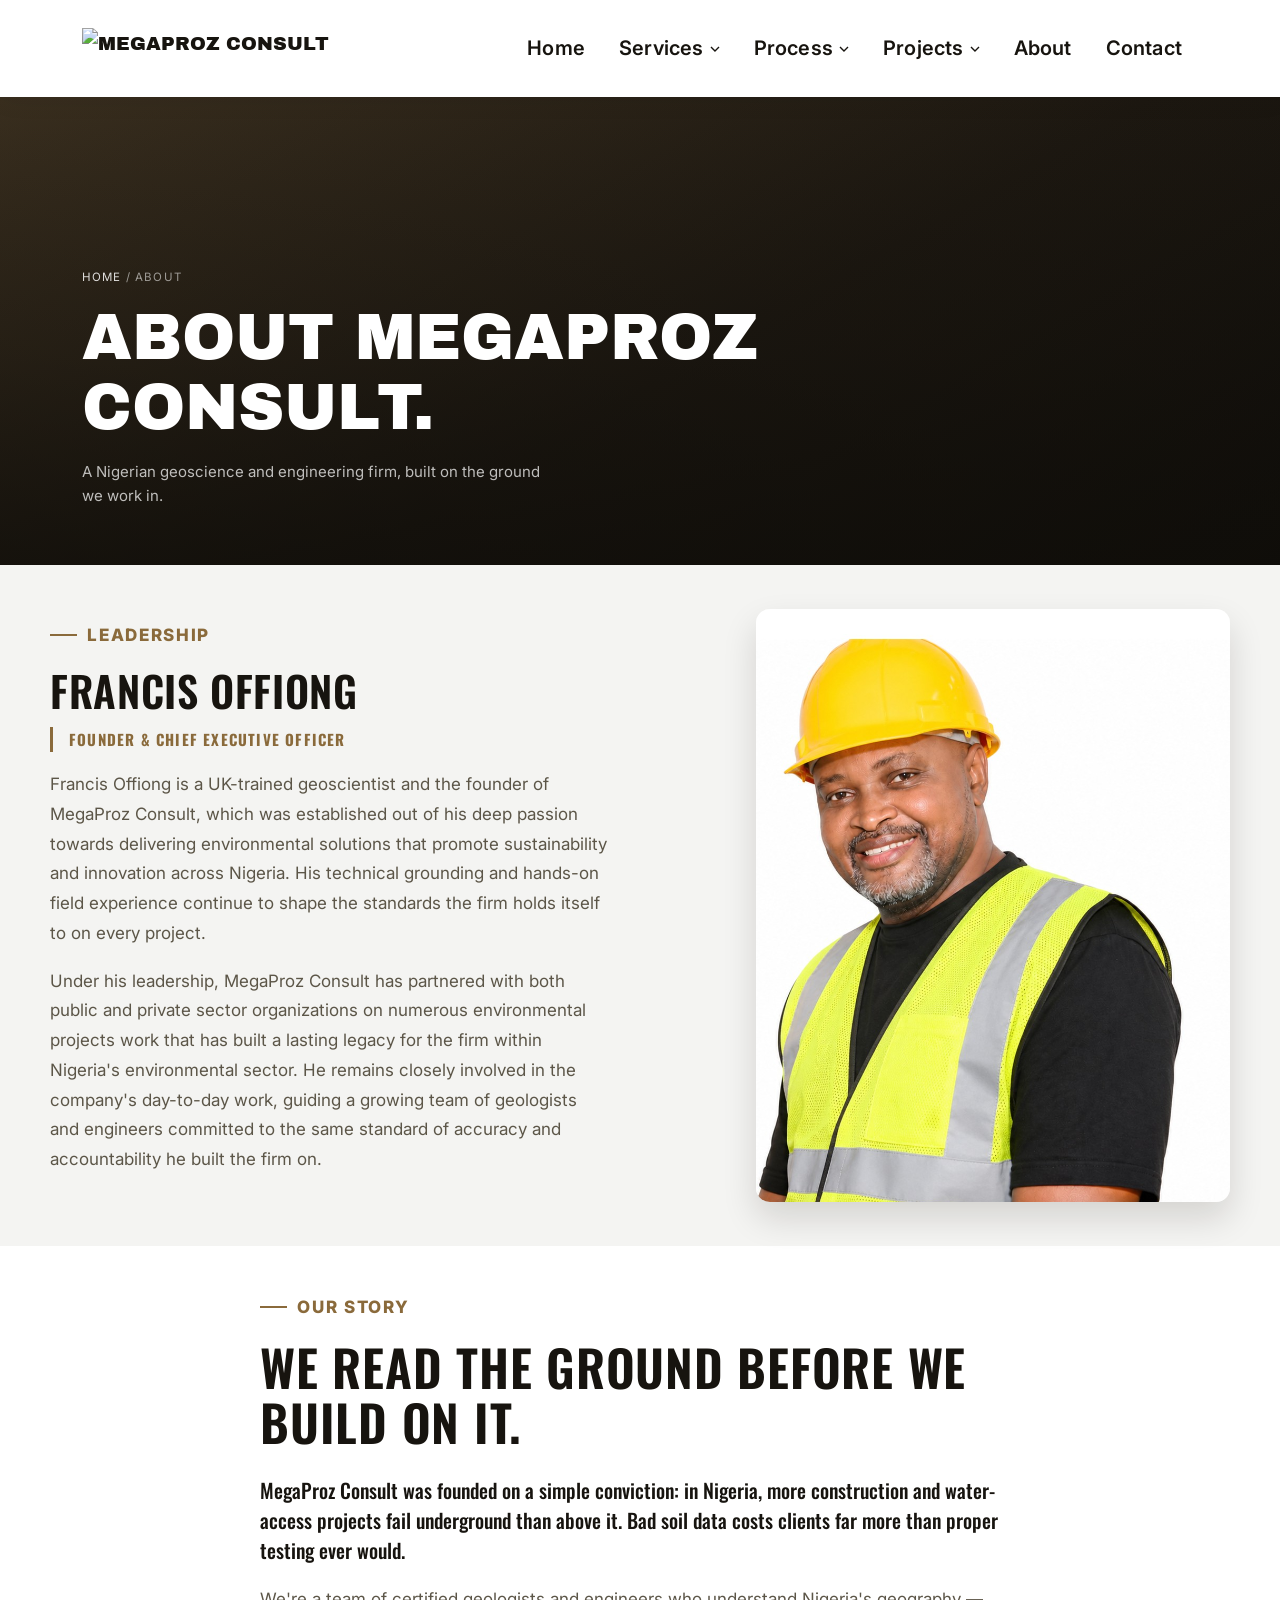
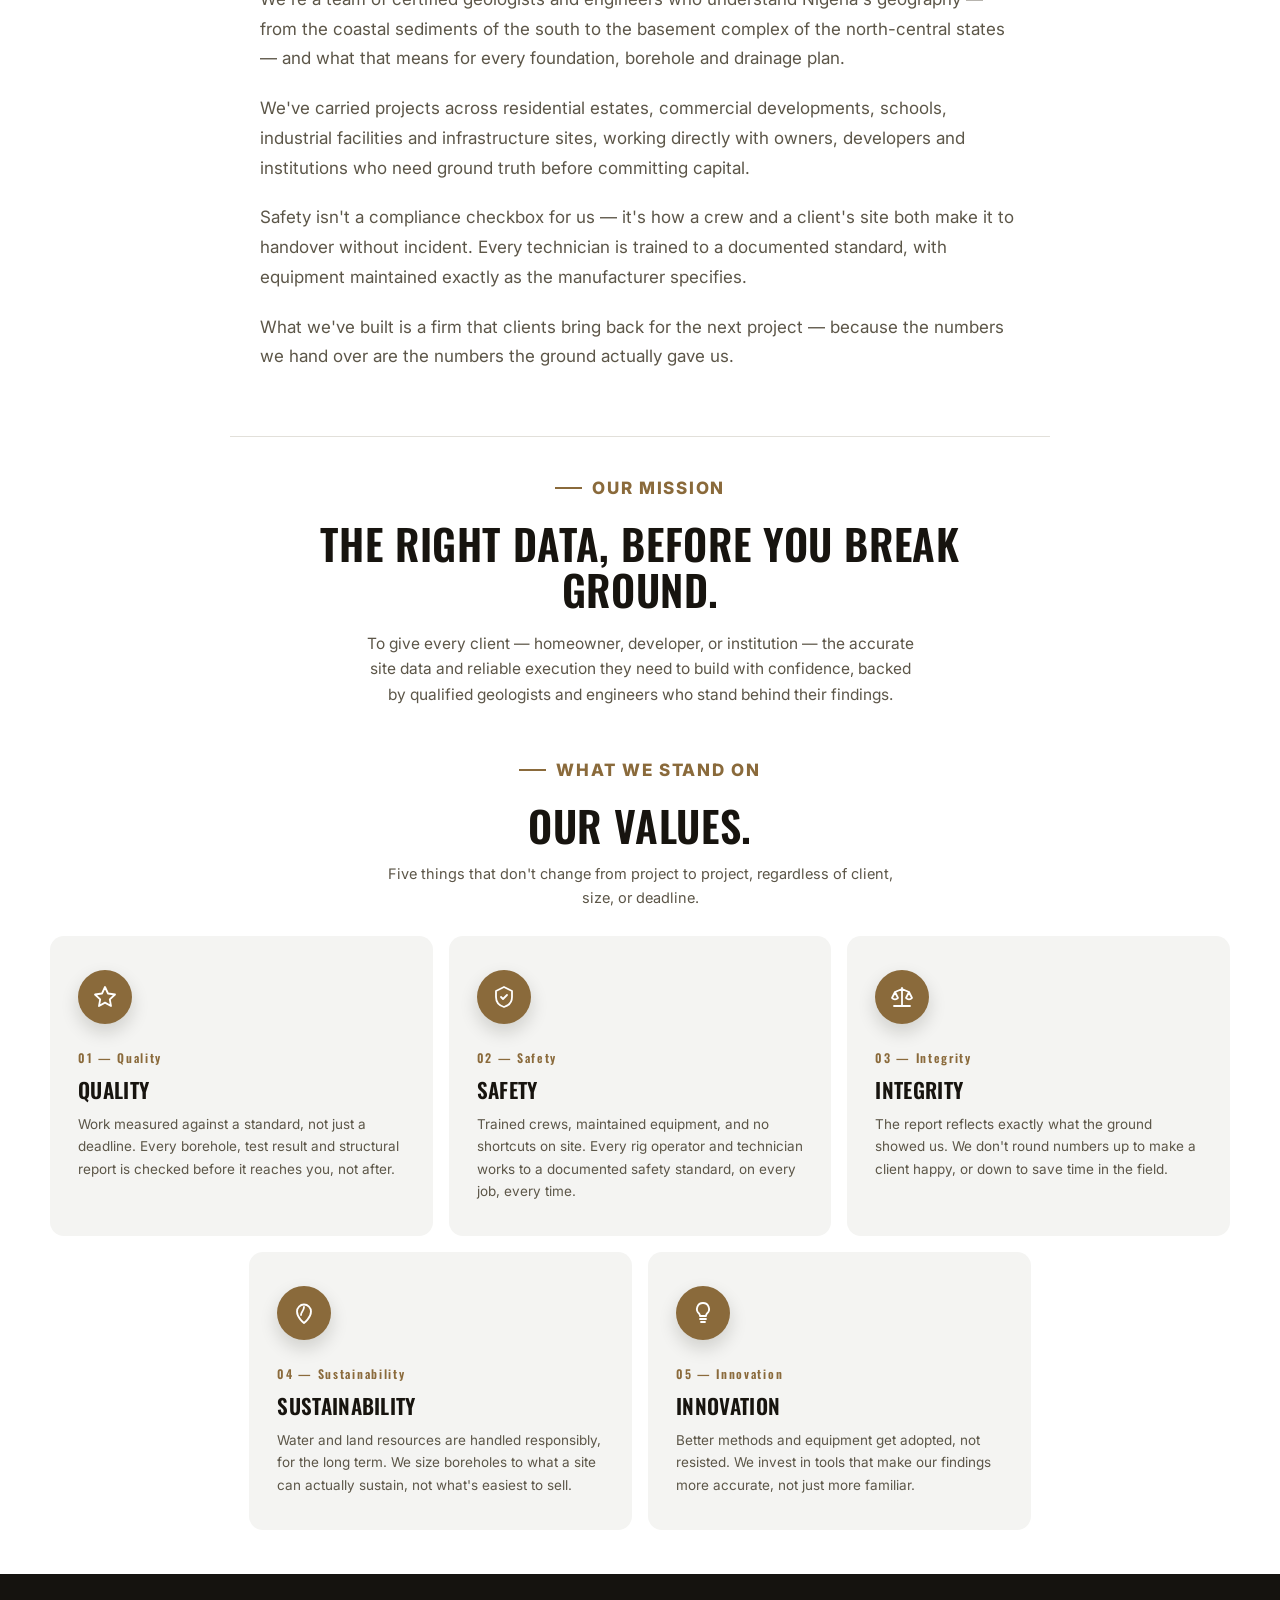
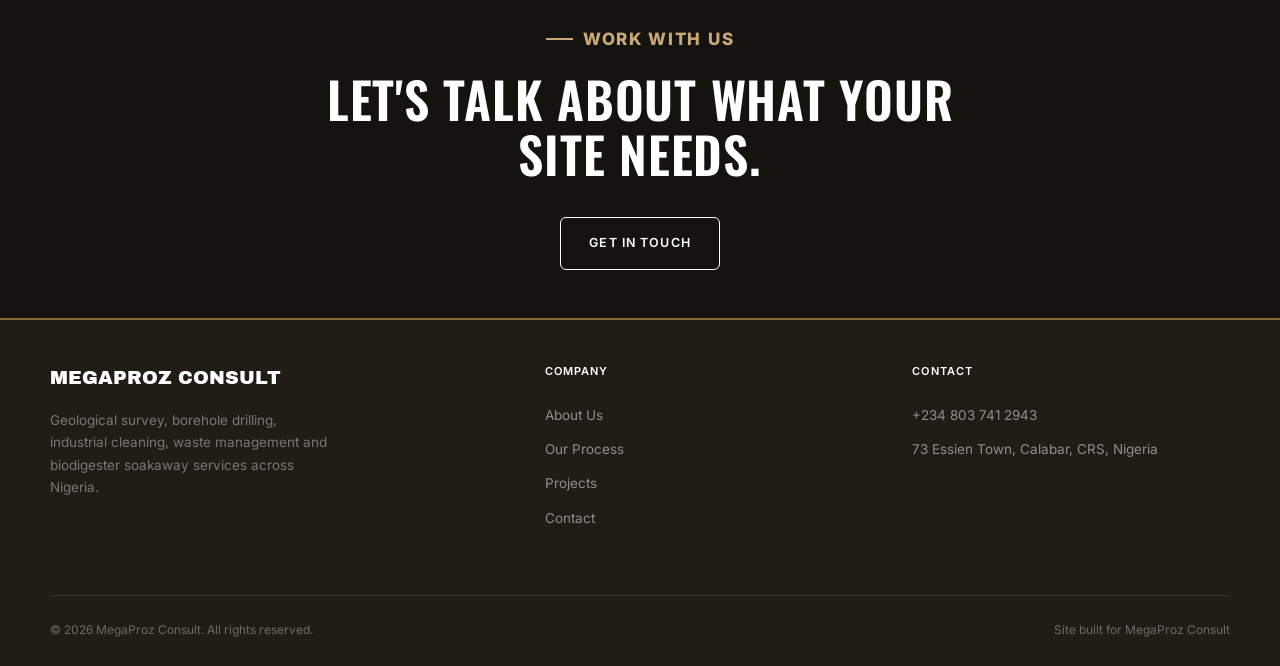
==== commit ee0e6cc5: "Add real logo, favicon, and social share image" ====
--- a/about.html
+++ b/about.html
@@ -8,6 +8,8 @@
 <link rel="preconnect" href="https://fonts.googleapis.com">
 <link rel="preconnect" href="https://fonts.gstatic.com" crossorigin>
 <link href="https://fonts.googleapis.com/css2?family=Archivo+Black&family=Oswald:wght@500;600;700&family=Inter:wght@400;500;600&display=swap" rel="stylesheet">
+<link rel="icon" href="images/favicon.png" type="image/png">
+<link rel="apple-touch-icon" href="images/apple-touch-icon.png">
 <link rel="stylesheet" href="css/styles.css">
 </head>
 <body>
@@ -21,7 +23,7 @@
 
 <header class="nav">
   <div class="navrow">
-    <a href="index.html" class="logo">MegaProz Consult</a>
+    <a href="index.html" class="logo"><img src="images/logo.png" alt="MegaProz Consult" class="logo-img"></a>
     <ul class="navlinks">
       <li><a href="index.html" class="navtop">Home</a></li>
       <li class="has-dropdown">
--- a/css/styles.css
+++ b/css/styles.css
@@ -76,6 +76,7 @@
 }
 .navrow{display:flex;align-items:center;justify-content:space-between;padding:18px 32px;max-width:var(--maxw);margin:0 auto;}
 .logo{font-family:'Archivo Black',Oswald,sans-serif;font-weight:400;font-size:19px;letter-spacing:0;text-transform:uppercase;display:flex;align-items:center;gap:8px;}
+.logo-img{height:42px;width:auto;display:block;}
 .navlinks{display:flex;align-items:center;gap:2px;font-size:20px;font-weight:600;letter-spacing:.01em;color:var(--ink);}
 .navlinks > li{list-style:none;position:relative;}
 .navlinks > li > a.navtop{
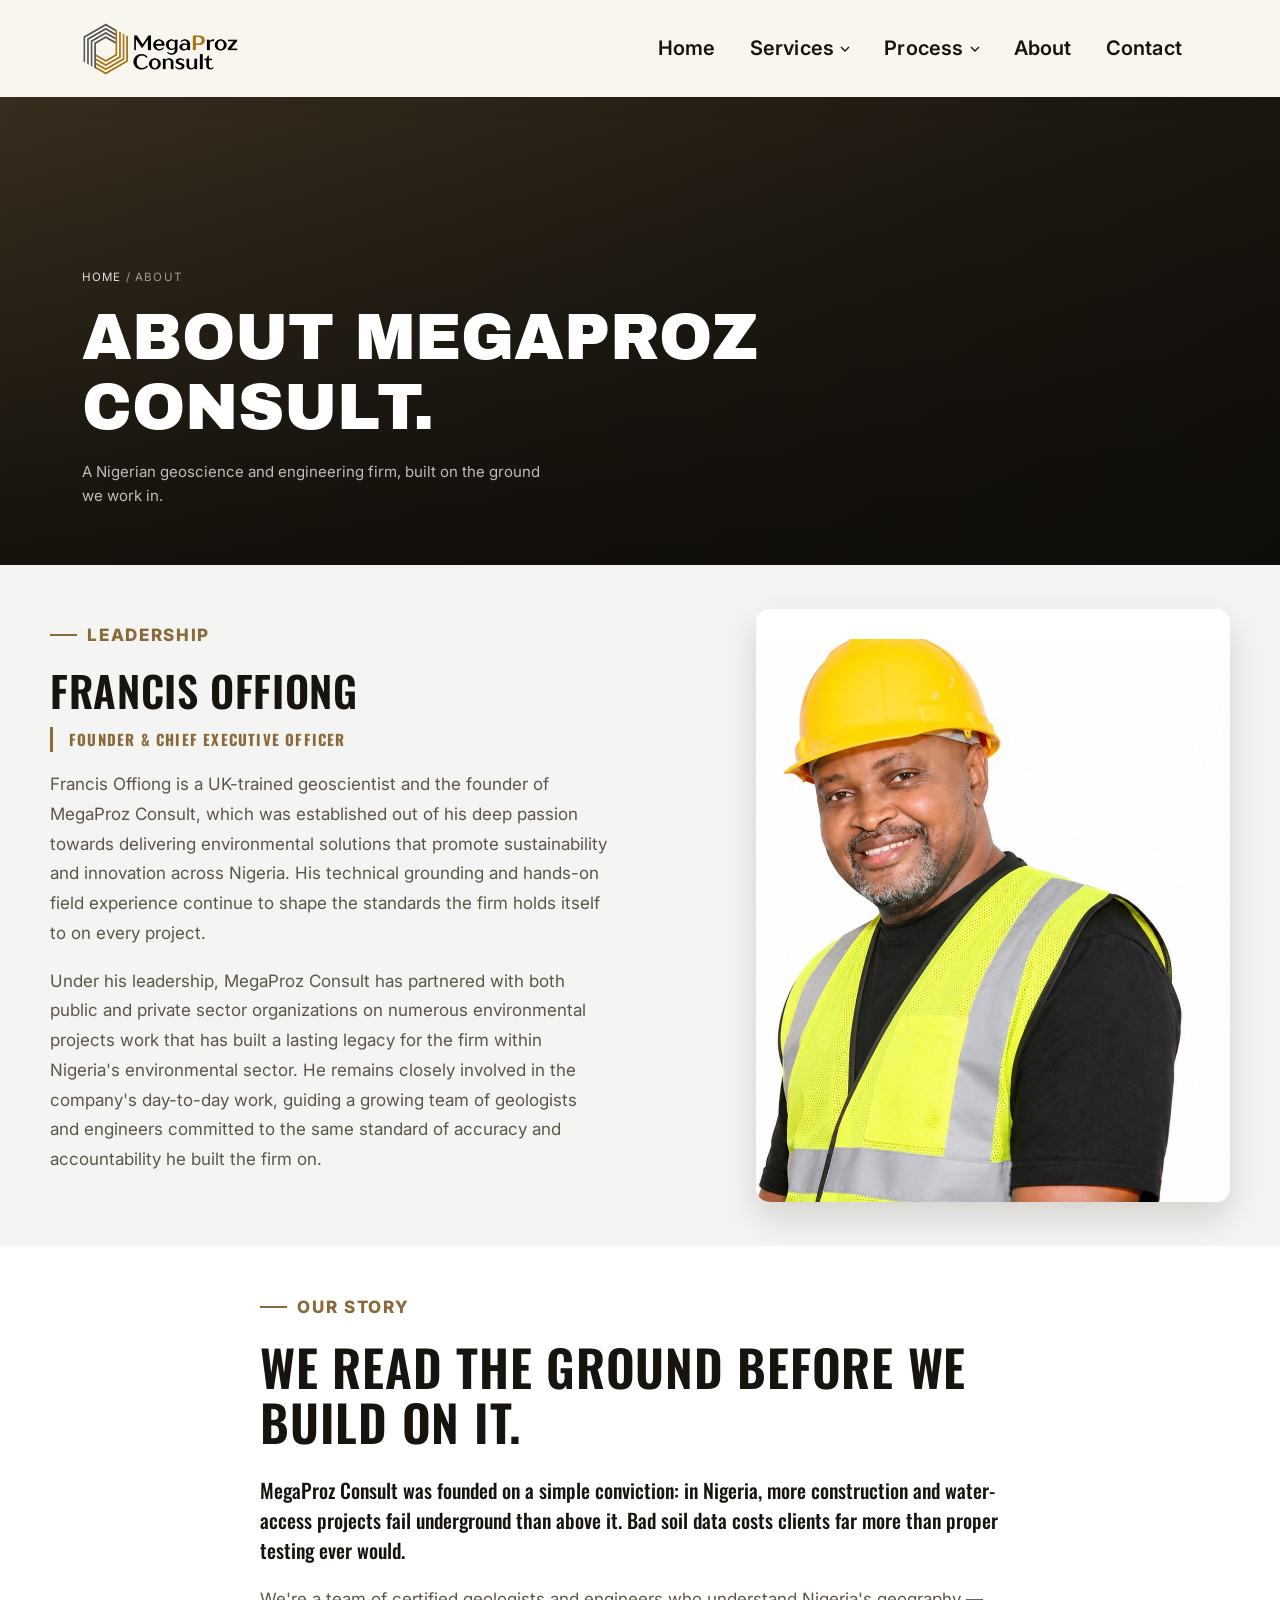
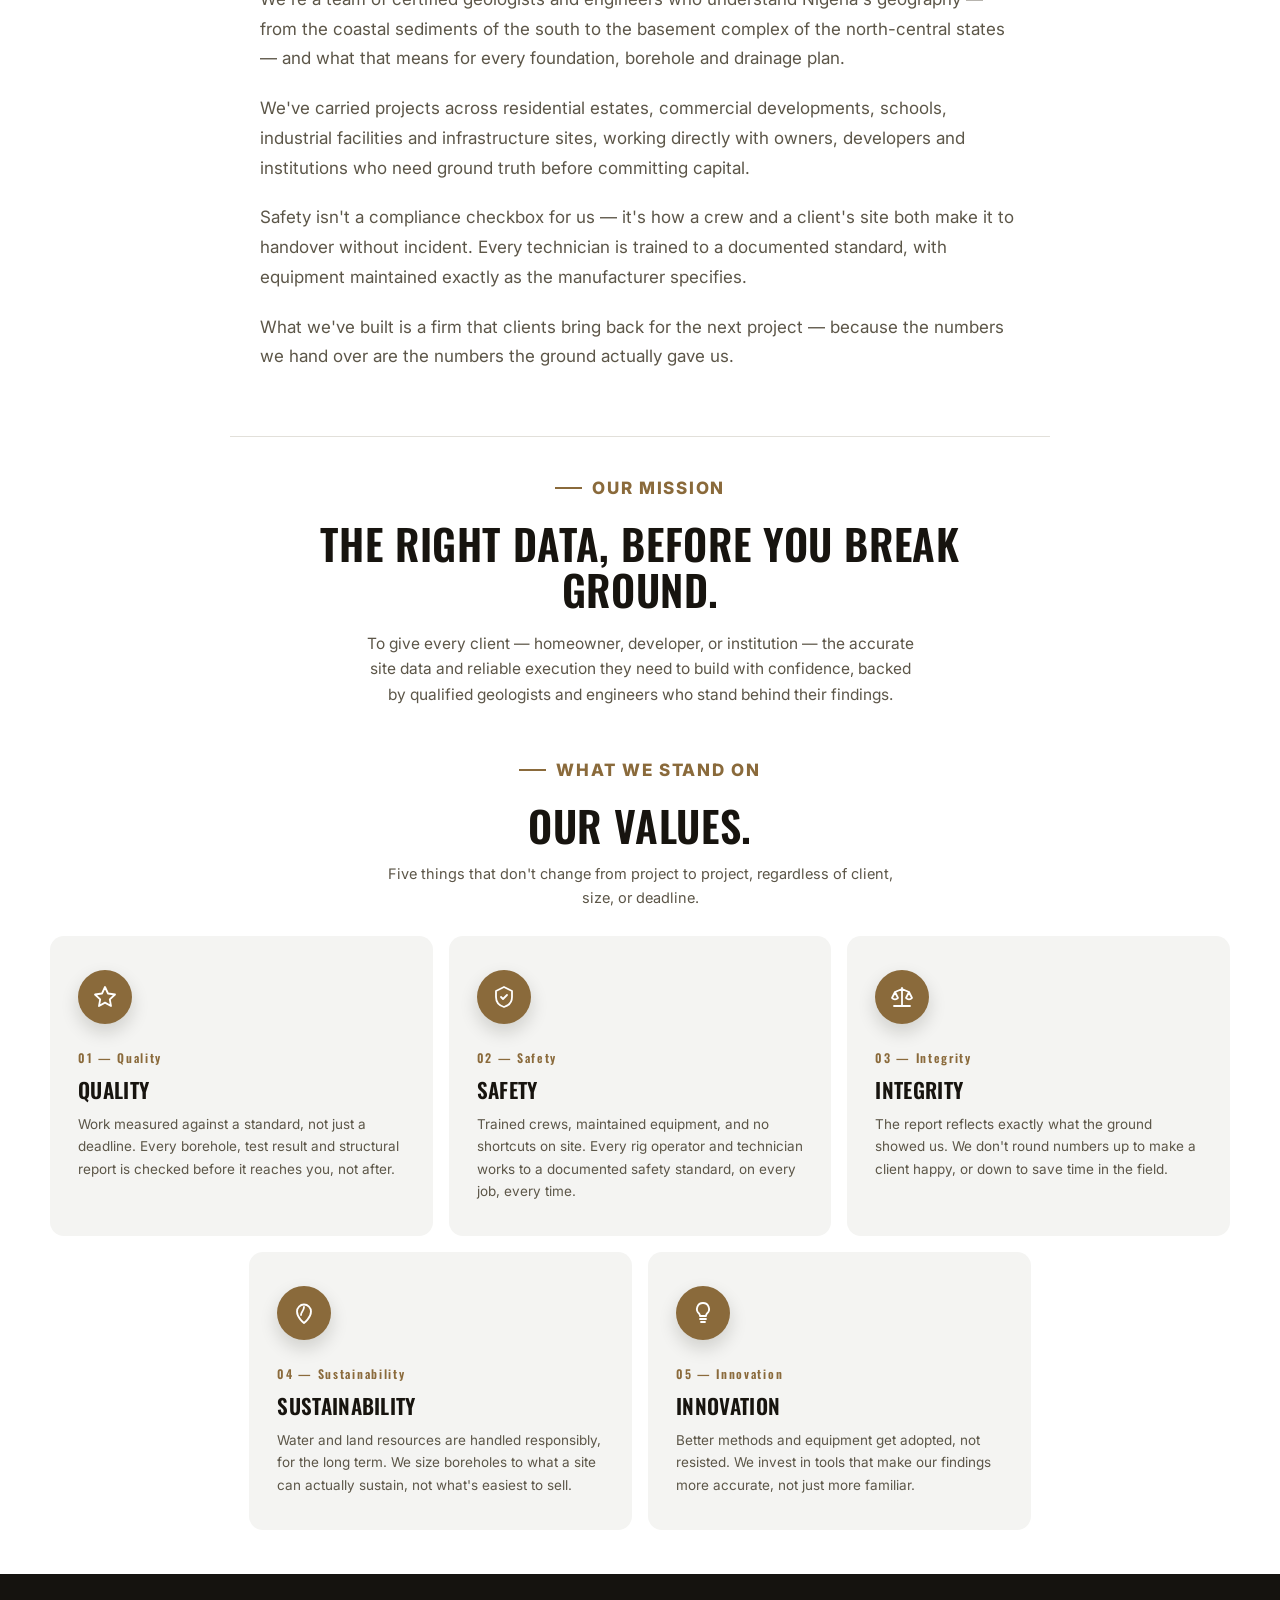
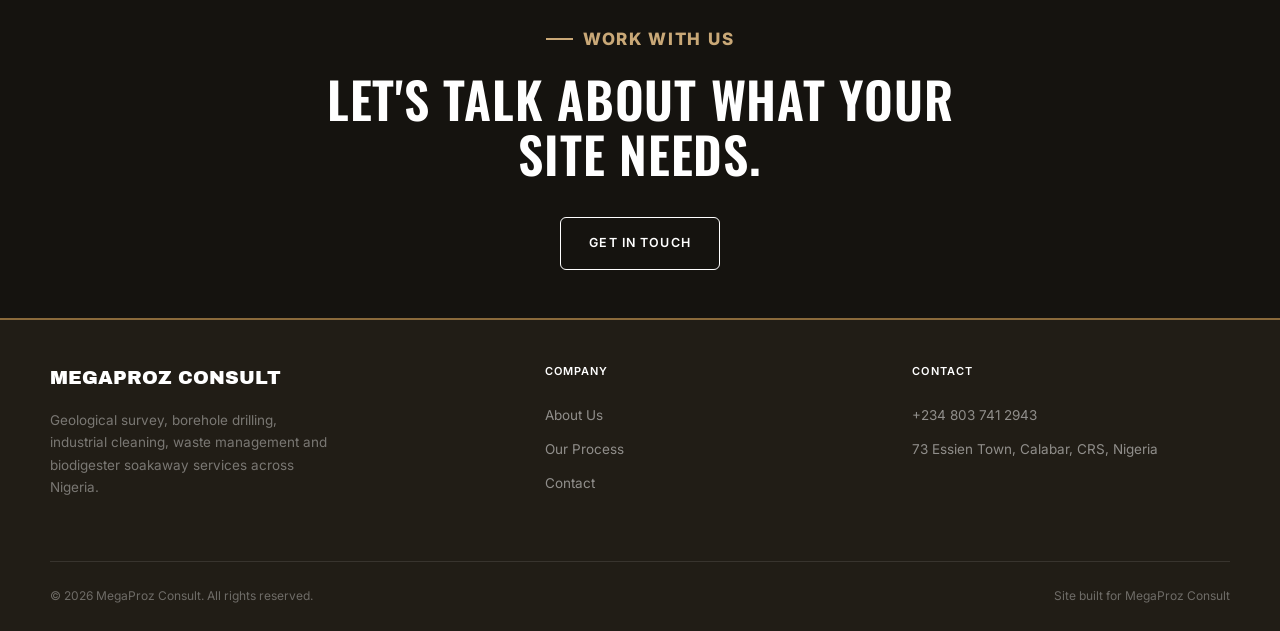
==== commit e3358647: "Add real project photos to Services, remove Projects section site-wide, fix remaining title encoding" ====
--- a/about.html
+++ b/about.html
@@ -46,16 +46,6 @@
           <a href="process.html#handover">Handover</a>
         </div>
       </li>
-      <li class="has-dropdown">
-        <a href="projects.html" class="navtop">Projects <svg class="chev" viewBox="0 0 10 6" fill="none"><path d="M1 1l4 4 4-4" stroke="currentColor" stroke-width="1.4"/></svg></a>
-        <div class="dropdown grid2">
-          <a href="projects.html#geological-survey">Geological Survey</a>
-          <a href="projects.html#borehole-drilling">Borehole Drilling</a>
-          <a href="projects.html#industrial-cleaning">Industrial Cleaning Services</a>
-          <a href="projects.html#waste-management">Waste Management Services</a>
-          <a href="projects.html#biodigester-soakaway">Biodigester Soakaway</a>
-        </div>
-      </li>
       <li><a href="about.html" class="navtop">About</a></li>
       <li><a href="index.html#contact" class="navtop">Contact</a></li>
     </ul>
@@ -85,16 +75,6 @@
         <a href="process.html#handover">Handover</a>
       </div>
     </details>
-    <details>
-      <summary>Projects</summary>
-      <div class="sub">
-        <a href="projects.html#geological-survey">Geological Survey</a>
-        <a href="projects.html#borehole-drilling">Borehole Drilling</a>
-        <a href="projects.html#industrial-cleaning">Industrial Cleaning Services</a>
-        <a href="projects.html#waste-management">Waste Management Services</a>
-        <a href="projects.html#biodigester-soakaway">Biodigester Soakaway</a>
-      </div>
-    </details>
     <a href="about.html">About</a>
     <a href="index.html#contact">Contact</a>
   </nav>
@@ -206,7 +186,6 @@
       <h4>Company</h4>
       <a href="about.html">About Us</a>
       <a href="process.html">Our Process</a>
-      <a href="projects.html">Projects</a>
       <a href="index.html#contact">Contact</a>
     </div>
     <div class="foot-col">
--- a/css/styles.css
+++ b/css/styles.css
@@ -71,12 +71,12 @@
 /* ── nav ─────────────────────────────────────────── */
 header.nav{
   position:sticky;top:0;z-index:100;
-  background:rgba(255,255,255,.94);backdrop-filter:blur(10px);
+  background:rgba(249,245,238,.9);backdrop-filter:blur(10px);
   box-shadow:0 2px 24px rgba(20,16,8,.07);
 }
 .navrow{display:flex;align-items:center;justify-content:space-between;padding:18px 32px;max-width:var(--maxw);margin:0 auto;}
 .logo{font-family:'Archivo Black',Oswald,sans-serif;font-weight:400;font-size:19px;letter-spacing:0;text-transform:uppercase;display:flex;align-items:center;gap:8px;}
-.logo-img{height:42px;width:auto;display:block;}
+.logo-img{height:54px;width:auto;display:block;}
 .navlinks{display:flex;align-items:center;gap:2px;font-size:20px;font-weight:600;letter-spacing:.01em;color:var(--ink);}
 .navlinks > li{list-style:none;position:relative;}
 .navlinks > li > a.navtop{
@@ -202,7 +202,7 @@
 
 /* ── explore cards (home only) — entry points, not full content ─── */
 .explore{padding:44px 32px;background:var(--cream);}
-.explore-grid{max-width:var(--maxw);margin:28px auto 0;display:grid;grid-template-columns:repeat(4,1fr);gap:14px;}
+.explore-grid{max-width:var(--maxw);margin:28px auto 0;display:grid;grid-template-columns:repeat(3,1fr);gap:14px;}
 .explore-card{position:relative;overflow:hidden;border-radius:var(--radius);aspect-ratio:3/4;display:flex;align-items:flex-end;background:linear-gradient(160deg,#4a3a24,#1c1710);box-shadow:0 8px 18px rgba(20,16,8,.1);transition:box-shadow .35s ease,transform .35s cubic-bezier(.2,.8,.2,1);}
 .explore-card .img{position:absolute;inset:0;background-size:cover;background-position:center;transition:transform .45s ease;}
 .explore-card:hover{box-shadow:0 28px 58px rgba(20,16,8,.3);transform:translateY(-6px);}
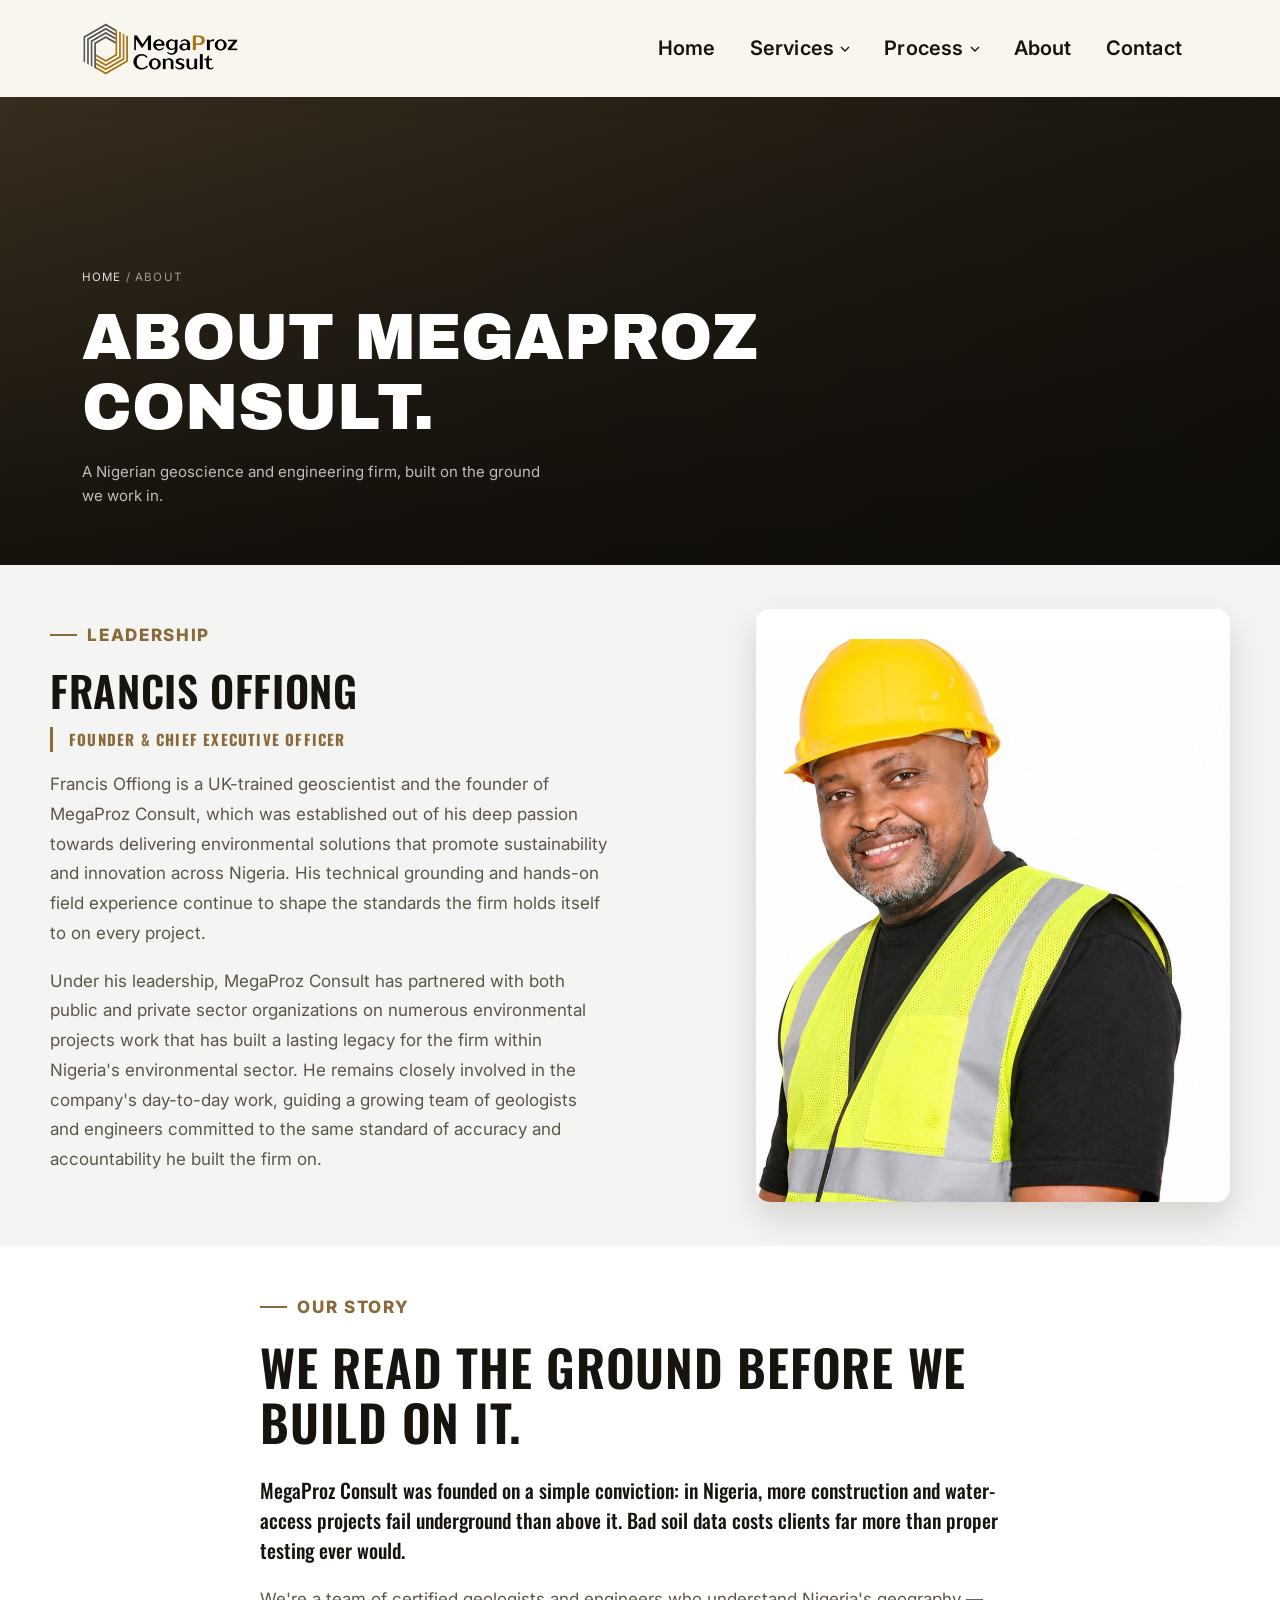
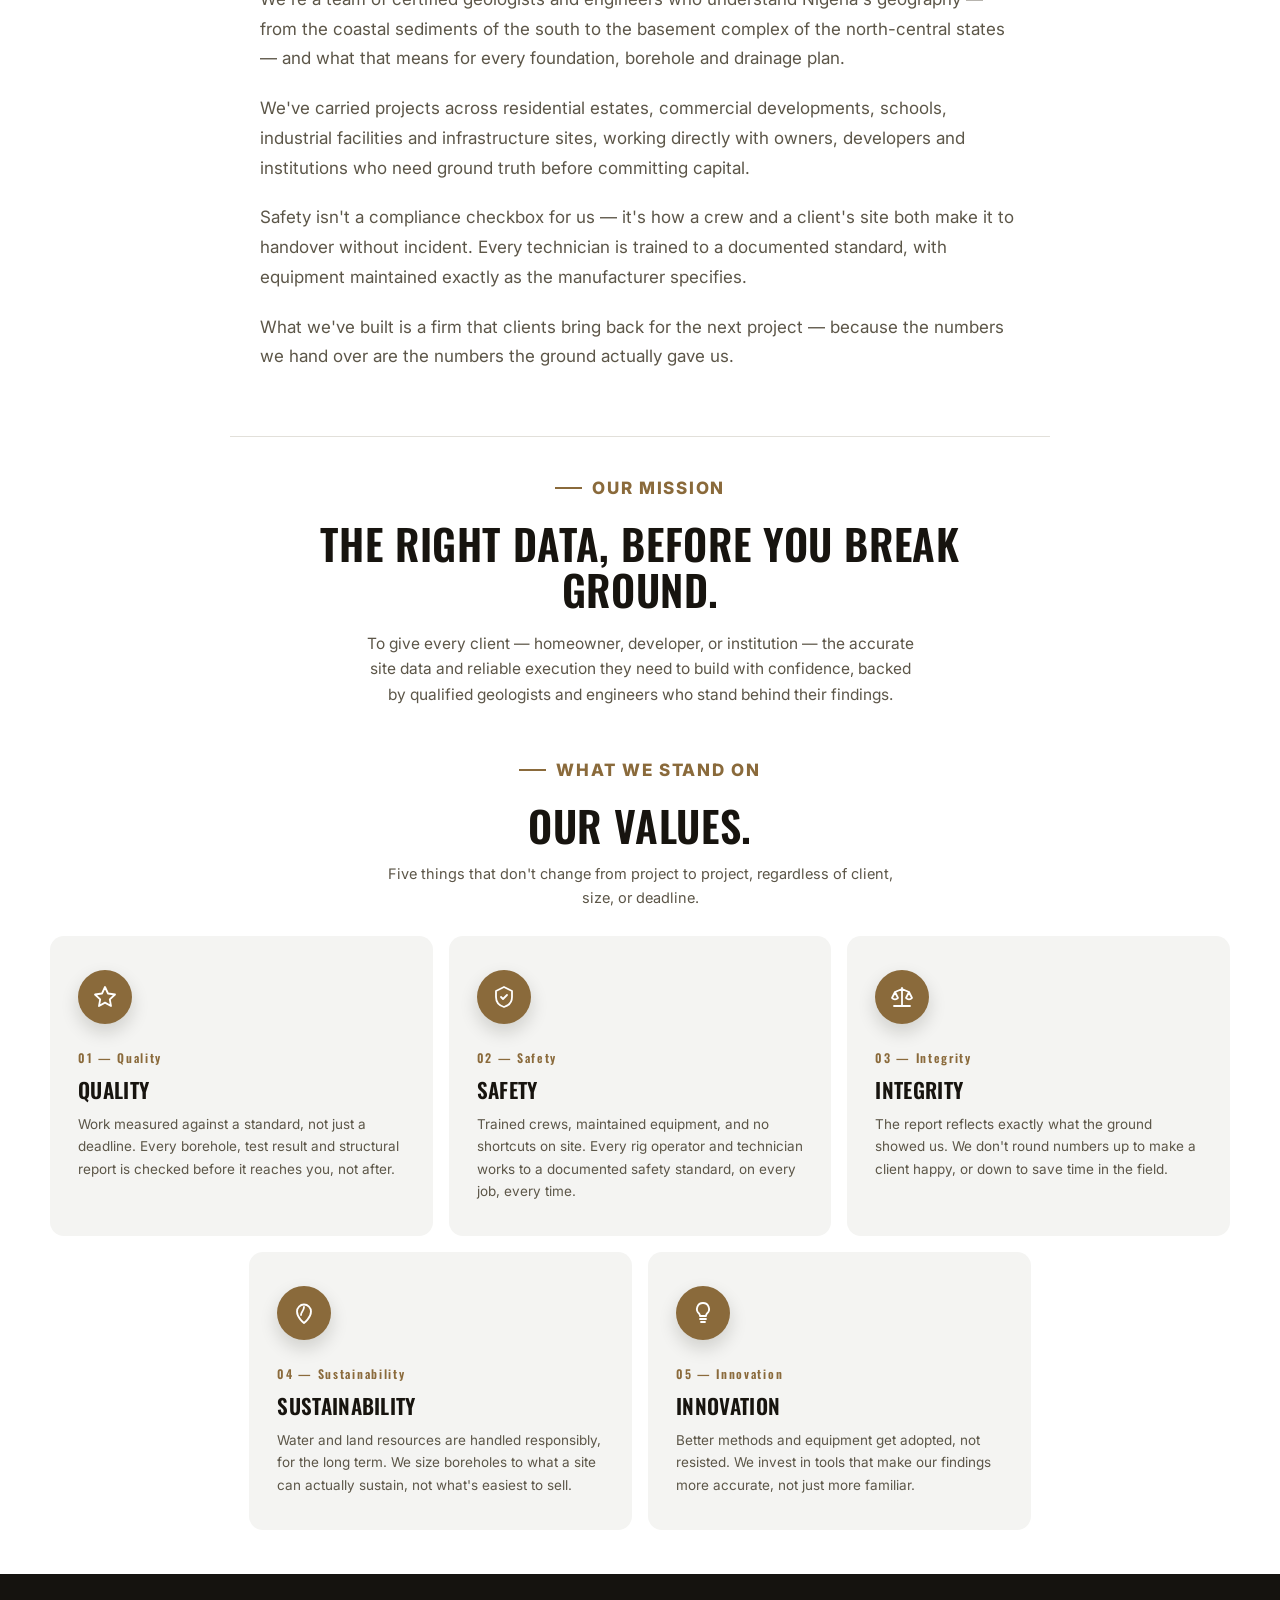
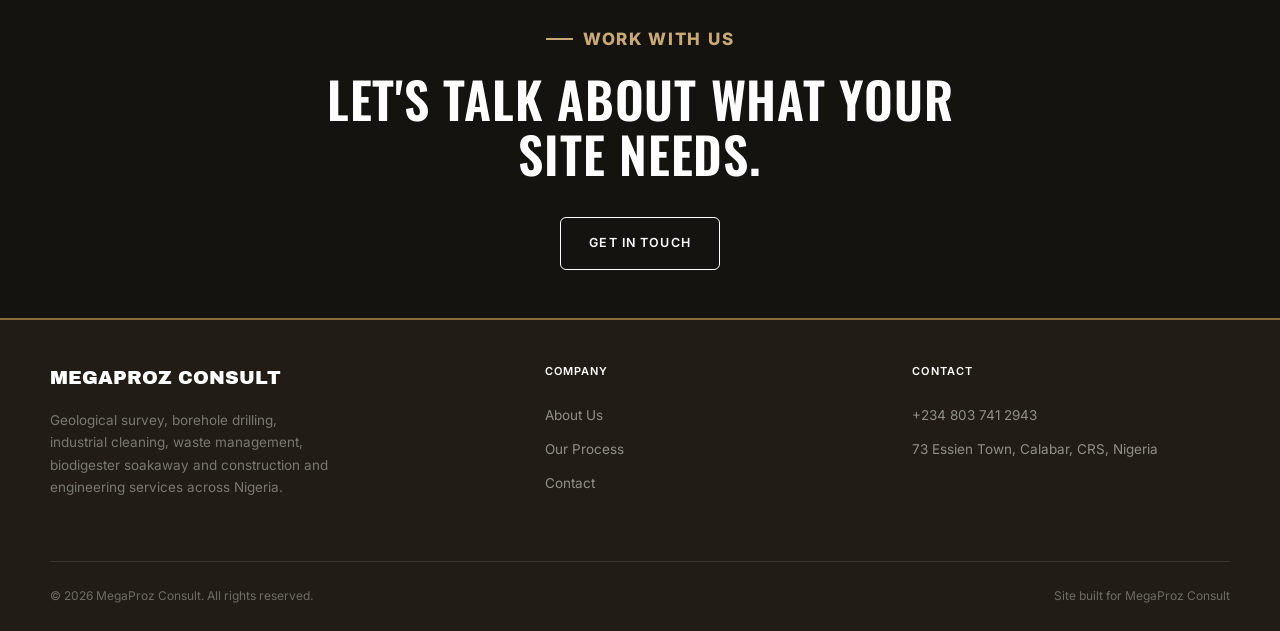
==== commit d296f7e9: "Fix dropdown alignment, add Construction & Engineering as 6th service" ====
--- a/about.html
+++ b/about.html
@@ -5,11 +5,24 @@
 <meta name="viewport" content="width=device-width, initial-scale=1.0" />
 <title>About Us — MegaProz Consult</title>
 <meta name="description" content="MegaProz Consult is a Nigerian geoscience and engineering firm — our story, mission and values." />
+<link rel="canonical" href="https://megaprozconsult.com/about.html" />
+<meta property="og:type" content="website" />
+<meta property="og:site_name" content="MegaProz Consult" />
+<meta property="og:title" content="About Us — MegaProz Consult" />
+<meta property="og:description" content="MegaProz Consult is a Nigerian geoscience and engineering firm — our story, mission and values." />
+<meta property="og:url" content="https://megaprozconsult.com/about.html" />
+<meta property="og:image" content="https://megaprozconsult.com/images/og-image.jpg?v=2" />
+<meta property="og:image:width" content="1200" />
+<meta property="og:image:height" content="630" />
+<meta name="twitter:card" content="summary_large_image" />
+<meta name="twitter:title" content="About Us — MegaProz Consult" />
+<meta name="twitter:description" content="MegaProz Consult is a Nigerian geoscience and engineering firm — our story, mission and values." />
+<meta name="twitter:image" content="https://megaprozconsult.com/images/og-image.jpg?v=2" />
 <link rel="preconnect" href="https://fonts.googleapis.com">
 <link rel="preconnect" href="https://fonts.gstatic.com" crossorigin>
 <link href="https://fonts.googleapis.com/css2?family=Archivo+Black&family=Oswald:wght@500;600;700&family=Inter:wght@400;500;600&display=swap" rel="stylesheet">
-<link rel="icon" href="images/favicon.png" type="image/png">
-<link rel="apple-touch-icon" href="images/apple-touch-icon.png">
+<link rel="icon" href="images/favicon.png?v=2" type="image/png">
+<link rel="apple-touch-icon" href="images/apple-touch-icon.png?v=2">
 <link rel="stylesheet" href="css/styles.css">
 </head>
 <body>
@@ -34,6 +47,7 @@
           <a href="services.html#industrial-cleaning">Industrial Cleaning Services</a>
           <a href="services.html#waste-management">Waste Management Services</a>
           <a href="services.html#biodigester-soakaway">Biodigester Soakaway</a>
+          <a href="services.html#construction-engineering">Construction &amp; Engineering</a>
         </div>
       </li>
       <li class="has-dropdown">
@@ -63,6 +77,7 @@
         <a href="services.html#industrial-cleaning">Industrial Cleaning Services</a>
         <a href="services.html#waste-management">Waste Management Services</a>
         <a href="services.html#biodigester-soakaway">Biodigester Soakaway</a>
+        <a href="services.html#construction-engineering">Construction &amp; Engineering</a>
       </div>
     </details>
     <details>
@@ -180,7 +195,7 @@
   <div class="foot-inner">
     <div>
       <a href="index.html" class="logo">MegaProz Consult</a>
-      <p>Geological survey, borehole drilling, industrial cleaning, waste management and biodigester soakaway services across Nigeria.</p>
+      <p>Geological survey, borehole drilling, industrial cleaning, waste management, biodigester soakaway and construction and engineering services across Nigeria.</p>
     </div>
     <div class="foot-col">
       <h4>Company</h4>
--- a/css/styles.css
+++ b/css/styles.css
@@ -95,7 +95,7 @@
   box-shadow:0 20px 44px rgba(20,16,8,.16);
   padding:8px;display:none;
 }
-.dropdown.grid2{width:420px;display:none;grid-template-columns:1fr 1fr;gap:0;}
+.dropdown.grid2{width:420px;display:none;grid-template-columns:1fr 1fr;gap:0;left:0;transform:none;}
 .dropdown.grid2 a:last-child:nth-child(odd){grid-column:1/-1;}
 .navlinks > li.open .dropdown,
 .navlinks > li.has-dropdown:hover .dropdown,
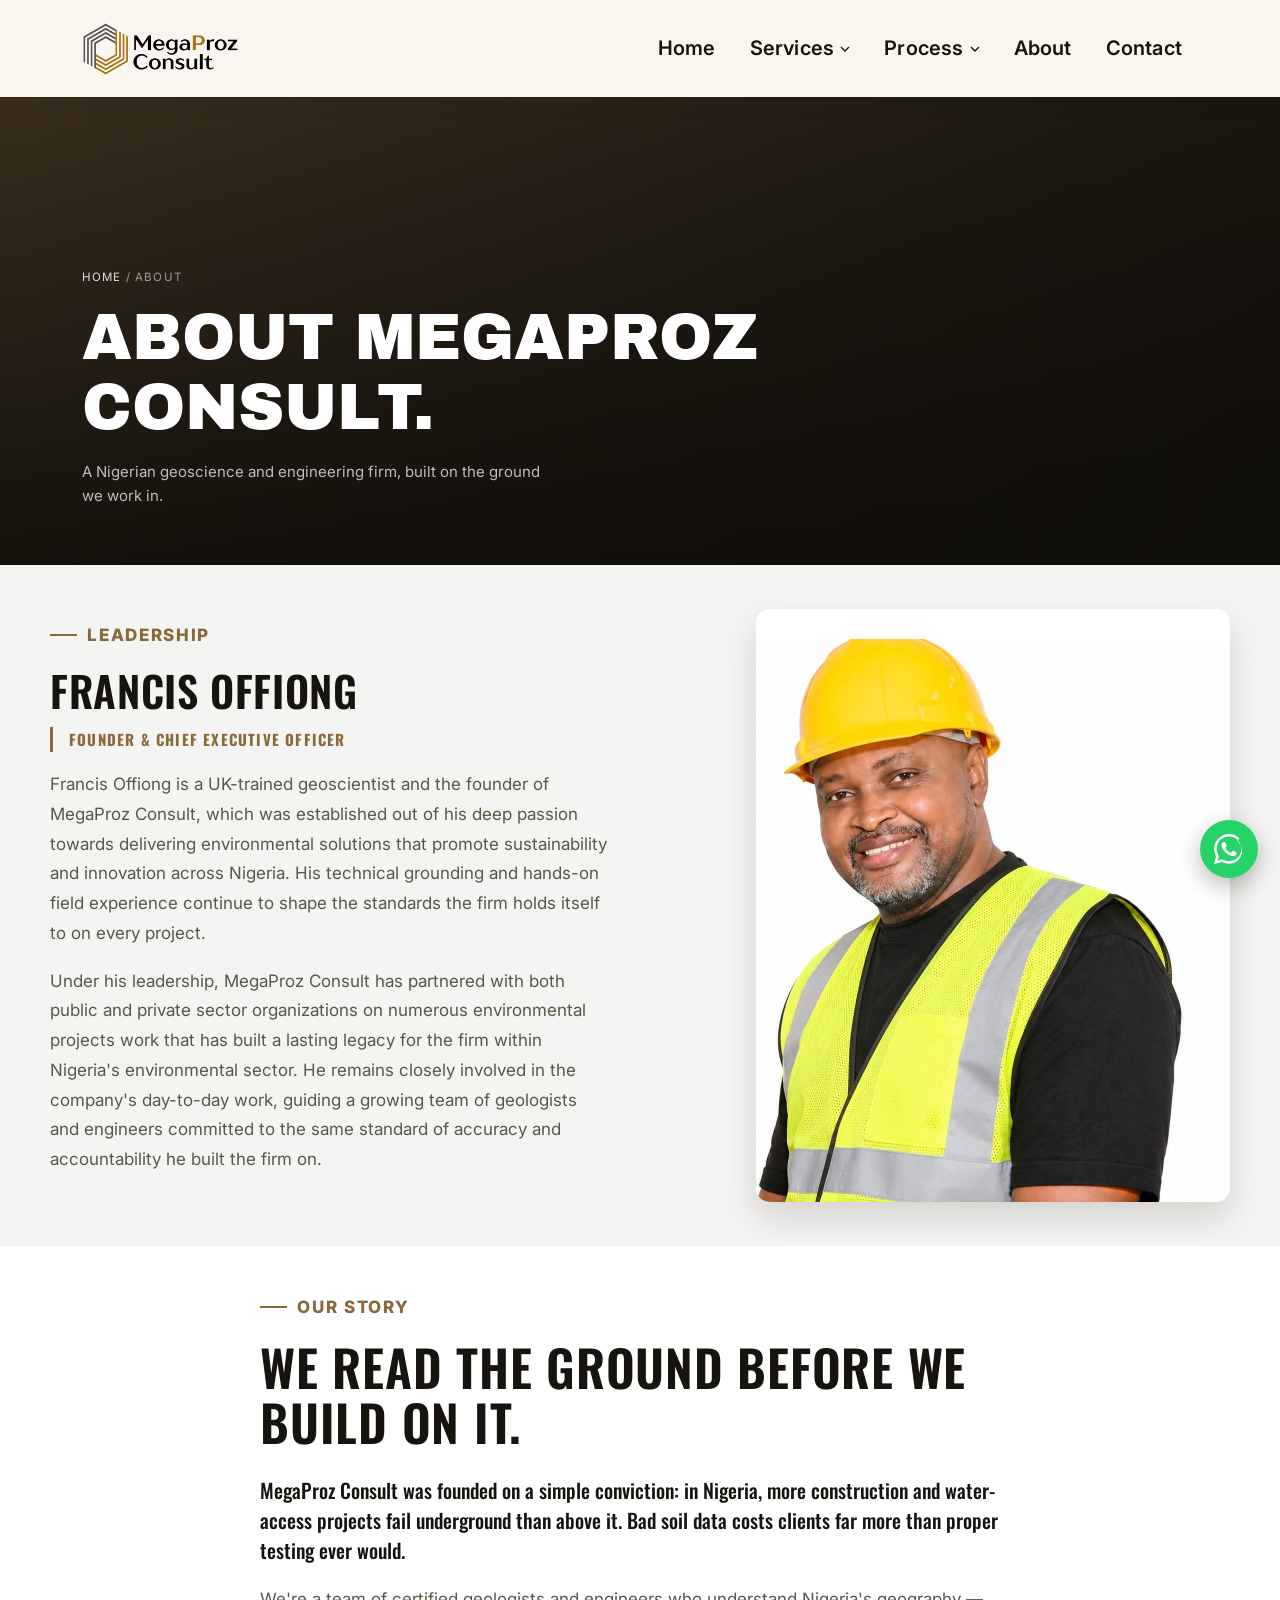
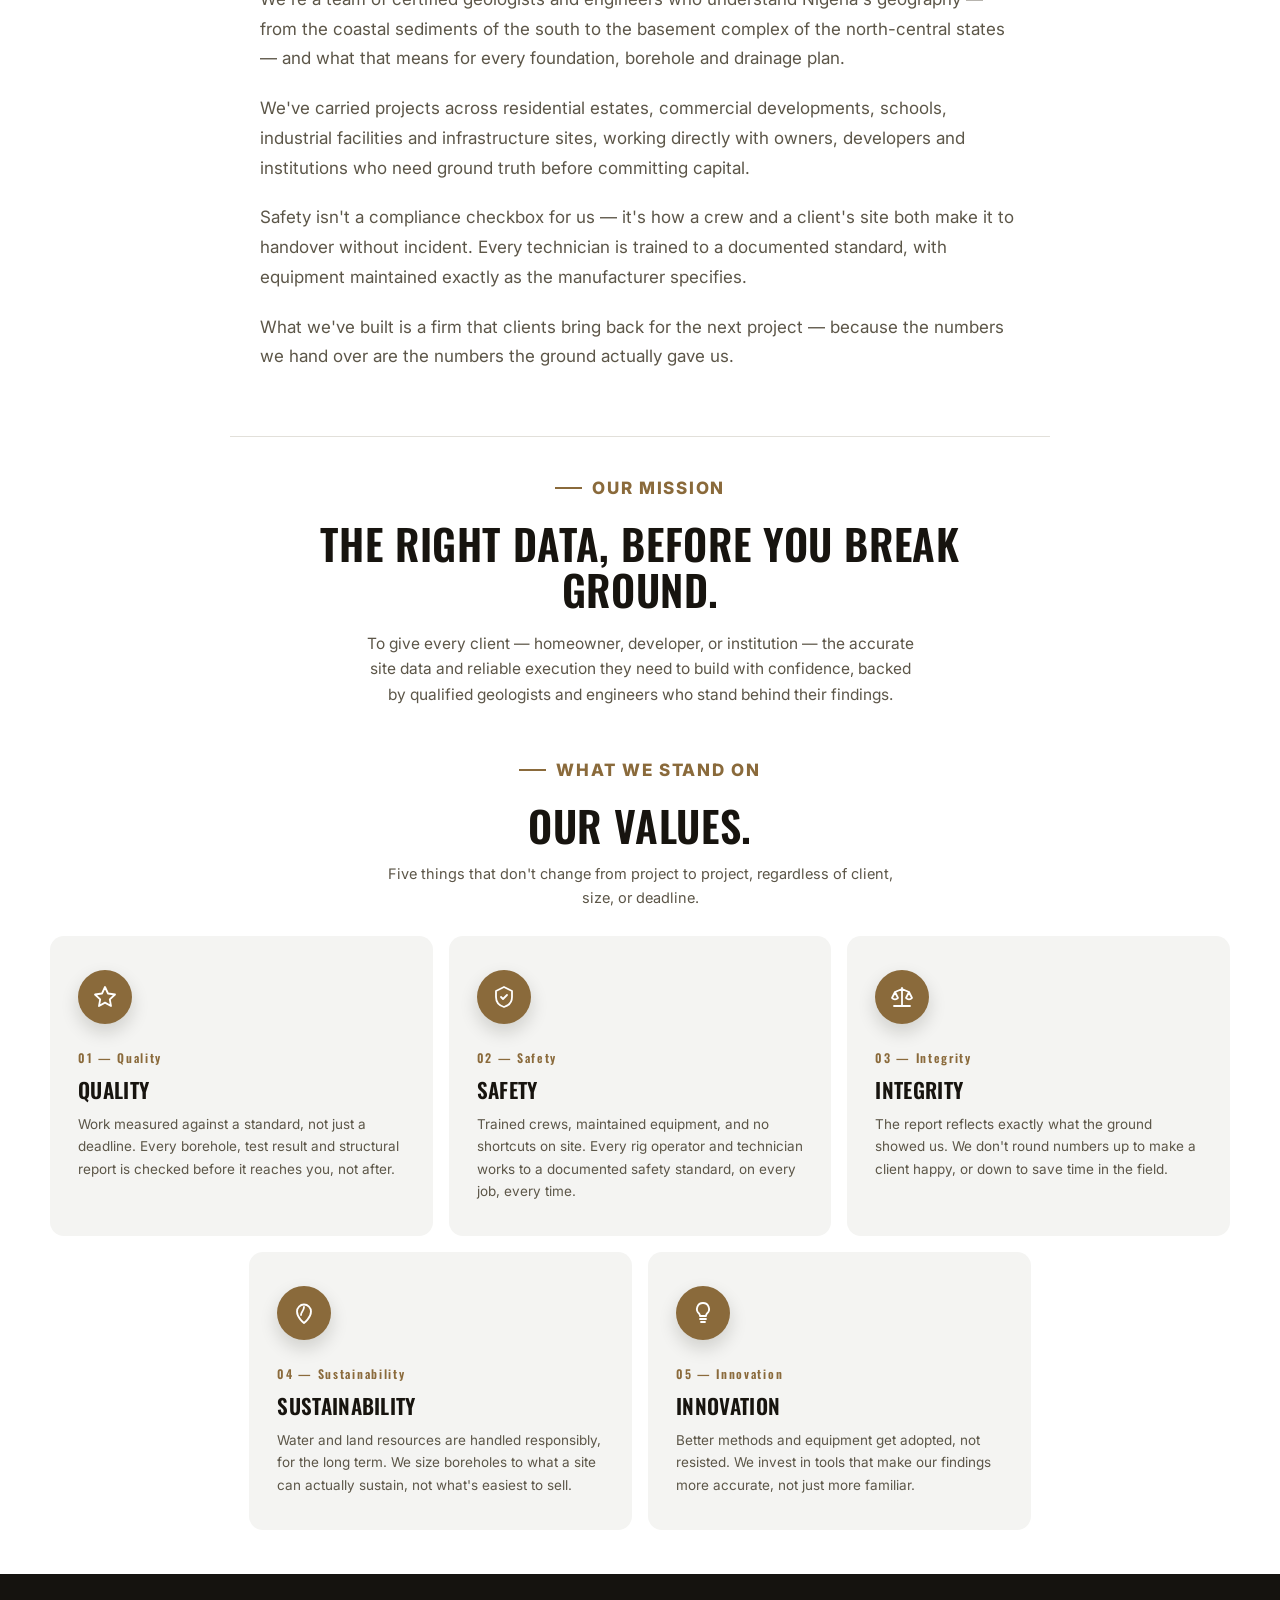
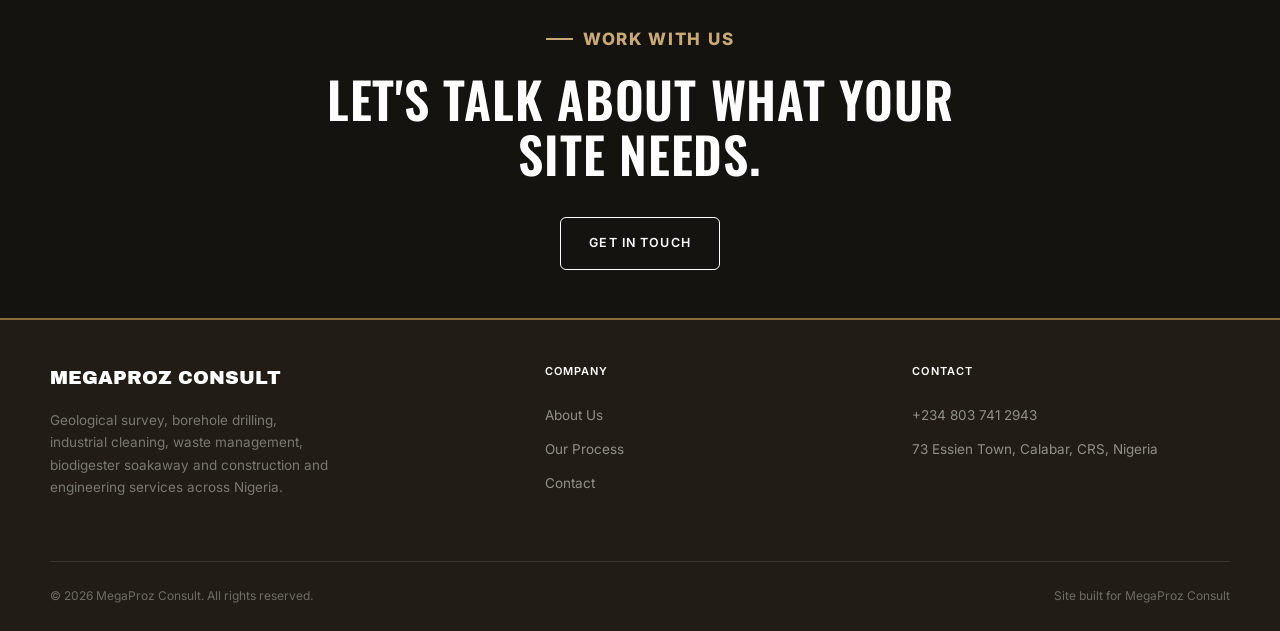
==== commit 17879662: "Add construction photo" ====
--- a/about.html
+++ b/about.html
@@ -21,7 +21,7 @@
 <link rel="preconnect" href="https://fonts.googleapis.com">
 <link rel="preconnect" href="https://fonts.gstatic.com" crossorigin>
 <link href="https://fonts.googleapis.com/css2?family=Archivo+Black&family=Oswald:wght@500;600;700&family=Inter:wght@400;500;600&display=swap" rel="stylesheet">
-<link rel="icon" href="images/favicon.png?v=2" type="image/png">
+<link rel="icon" href="images/favicon.png?v=3" type="image/png">
 <link rel="apple-touch-icon" href="images/apple-touch-icon.png?v=2">
 <link rel="stylesheet" href="css/styles.css">
 </head>
@@ -121,7 +121,7 @@
   </div>
 </section>
 
-<section class="story">
+<section class="story reveal">
   <div class="story-inner">
     <div class="eyebrow">Our Story</div>
     <h2>We Read The Ground Before We Build On It.</h2>
@@ -137,7 +137,7 @@
 
 
 
-<section class="mission">
+<section class="mission reveal">
   <div class="mission-inner">
     <div class="eyebrow">Our Mission</div>
     <h2>The Right Data, Before You Break Ground.</h2>
@@ -145,7 +145,7 @@
   </div>
 </section>
 
-<section class="values-section">
+<section class="values-section reveal">
   <div class="values-head">
     <div class="eyebrow">What We Stand On</div>
     <h2>Our Values.</h2>
@@ -185,7 +185,7 @@
   </div>
 </section>
 
-<section class="cta-strip">
+<section class="cta-strip reveal">
   <div class="eyebrow">Work With Us</div>
   <h2>Let's talk about what your site needs.</h2>
   <a href="index.html#contact" class="btn btn-light">Get In Touch</a>
@@ -215,6 +215,9 @@
   </div>
 </footer>
 
+<a class="wa-float" href="https://wa.me/2348037412943?text=Hi%20MegaProz%20Consult%2C%20I%27d%20like%20to%20ask%20about%20a%20project." target="_blank" rel="noopener" aria-label="Chat with us on WhatsApp">
+  <svg viewBox="0 0 24 24" fill="#fff"><path d="M17.472 14.382c-.297-.149-1.758-.868-2.03-.967-.273-.099-.471-.148-.67.15-.198.297-.767.966-.94 1.164-.173.199-.347.223-.644.075-.297-.149-1.255-.463-2.39-1.475-.883-.788-1.48-1.761-1.653-2.059-.173-.297-.018-.458.13-.606.134-.133.298-.347.446-.52.149-.174.198-.298.298-.497.099-.198.05-.372-.025-.521-.075-.148-.669-1.611-.916-2.206-.242-.579-.487-.5-.669-.51-.173-.008-.371-.01-.57-.01-.198 0-.52.074-.792.372-.272.297-1.04 1.016-1.04 2.479 0 1.462 1.065 2.875 1.213 3.074.149.198 2.096 3.2 5.077 4.487.709.306 1.262.489 1.694.625.712.227 1.36.195 1.871.118.571-.085 1.758-.719 2.006-1.413.248-.694.248-1.289.173-1.413-.074-.124-.272-.198-.57-.347z"/><path d="M20.52 3.449C12.831-3.984.106 1.407.101 11.892c0 2.096.549 4.14 1.595 5.945L0 24l6.335-1.652a11.85 11.85 0 0 0 5.683 1.448h.005c9.68 0 14.29-11.85 6.497-18.347zM12.023 21.785h-.004a9.87 9.87 0 0 1-5.031-1.378l-.361-.214-3.741.98.999-3.648-.235-.375a9.86 9.86 0 0 1-1.51-5.26c0-5.45 4.436-9.884 9.888-9.884a9.82 9.82 0 0 1 6.99 2.898 9.82 9.82 0 0 1 2.893 6.994c-.003 5.45-4.437 9.887-9.888 9.887z"/></svg>
+</a>
 <script src="js/main.js"></script>
 </body>
 </html>
--- a/css/styles.css
+++ b/css/styles.css
@@ -112,14 +112,14 @@
 @media(max-width:900px){
   .navlinks{display:none;}
   .navburger{display:block;}
-  .navburger svg{width:26px;height:26px;}
+  .navburger svg{width:36px;height:36px;}
 }
 
 /* mobile nav (built by js/main.js) */
 .mobilenav{display:none;position:absolute;top:100%;left:0;right:0;background:var(--cream);border-bottom:1px solid var(--line);padding:10px 24px 22px;}
 .mobilenav.open{display:block;}
 .mobilenav details{border-bottom:1px solid var(--line);}
-.mobilenav summary{padding:14px 4px;font-size:14px;font-weight:600;cursor:pointer;list-style:none;display:flex;justify-content:space-between;align-items:center;}
+.mobilenav summary{padding:18px 4px;font-size:20px;font-weight:600;cursor:pointer;list-style:none;display:flex;justify-content:space-between;align-items:center;}
 .mobilenav summary::-webkit-details-marker{display:none;}
 .mobilenav summary::after{
   content:'';flex-shrink:0;width:8px;height:8px;margin-left:10px;
@@ -127,8 +127,8 @@
   transform:rotate(45deg);transition:transform .2s ease;
 }
 .mobilenav details[open] summary::after{transform:rotate(-135deg);}
-.mobilenav a{display:block;padding:14px 4px;font-size:14px;}
-.mobilenav .sub a{padding:9px 4px 9px 14px;font-size:13px;color:var(--ink-soft);}
+.mobilenav a{display:block;padding:18px 4px;font-size:20px;}
+.mobilenav .sub a{padding:12px 4px 12px 14px;font-size:17px;color:var(--ink-soft);}
 
 /* ── generic page hero (subpages) ─────────────────── */
 .page-hero{
@@ -161,11 +161,18 @@
 .hero-ctas .btn-fill{background:var(--accent-light);color:var(--dark);border-color:var(--accent-light);}
 .hero-ctas .btn-fill:hover{background:#fff;border-color:#fff;color:var(--dark);}
 .ng-flag{position:absolute;top:26px;right:32px;z-index:3;width:38px;height:26px;border-radius:5px;overflow:hidden;box-shadow:0 4px 14px rgba(0,0,0,.28);border:1px solid rgba(255,255,255,.55);}
-.ng-flag svg{width:100%;height:100%;display:block;}
+.ng-flag svg{width:100%;height:100%;display:block;transform-origin:left center;animation:flagWave 2.4s ease-in-out infinite;}
+@keyframes flagWave{
+  0%{transform:skewY(0deg) scaleY(1) scaleX(1);}
+  25%{transform:skewY(-7deg) scaleY(.93) scaleX(.97);}
+  50%{transform:skewY(0deg) scaleY(1) scaleX(1);}
+  75%{transform:skewY(7deg) scaleY(.93) scaleX(.97);}
+  100%{transform:skewY(0deg) scaleY(1) scaleX(1);}
+}
 @media(max-width:700px){.ng-flag{top:16px;right:16px;width:30px;height:20px;}}
 @media(max-width:700px){
-  .hero{min-height:78vh;}
-  .hero-photo{background-position:32% center;}
+  .hero{min-height:60vh;}
+  .hero-photo{background-position:40% 85%;}
   .hero-scrim{background:linear-gradient(180deg,rgba(15,13,9,0) 0%,rgba(15,13,9,0) 45%,rgba(15,13,9,.55) 78%,rgba(15,13,9,.88) 100%);}
   .hero-inner{padding:0 22px 34px;}
   .hero-copy{max-width:100%;}
@@ -382,4 +389,27 @@
   footer{padding:32px 20px 20px;}
   .foot-inner{grid-template-columns:1fr;gap:30px;}
   .foot-bottom{margin-top:32px;}
+}
+
+/* ── WhatsApp floating button ─────────────────────────────── */
+.wa-float{
+  position:fixed;right:22px;bottom:22px;z-index:200;
+  width:58px;height:58px;border-radius:50%;
+  background:#25D366;display:flex;align-items:center;justify-content:center;
+  box-shadow:0 8px 22px rgba(20,16,8,.28);
+  transition:transform .2s ease,box-shadow .2s ease;
+}
+.wa-float:hover{transform:translateY(-3px) scale(1.05);box-shadow:0 12px 28px rgba(20,16,8,.34);}
+.wa-float svg{width:30px;height:30px;}
+@media(max-width:700px){.wa-float{width:52px;height:52px;right:16px;bottom:16px;}.wa-float svg{width:27px;height:27px;}}
+
+/* ── contact map ───────────────────────────────────────────── */
+.contact-map{margin-top:22px;border-radius:var(--radius);overflow:hidden;box-shadow:0 10px 24px rgba(20,16,8,.1);}
+.contact-map iframe{display:block;width:100%;height:220px;border:0;}
+
+/* ── scroll reveal ─────────────────────────────────────────── */
+.reveal{opacity:0;transform:translateY(28px);transition:opacity .7s ease,transform .7s ease;}
+.reveal.in-view{opacity:1;transform:translateY(0);}
+@media(prefers-reduced-motion:reduce){
+  .reveal{opacity:1;transform:none;transition:none;}
 }
